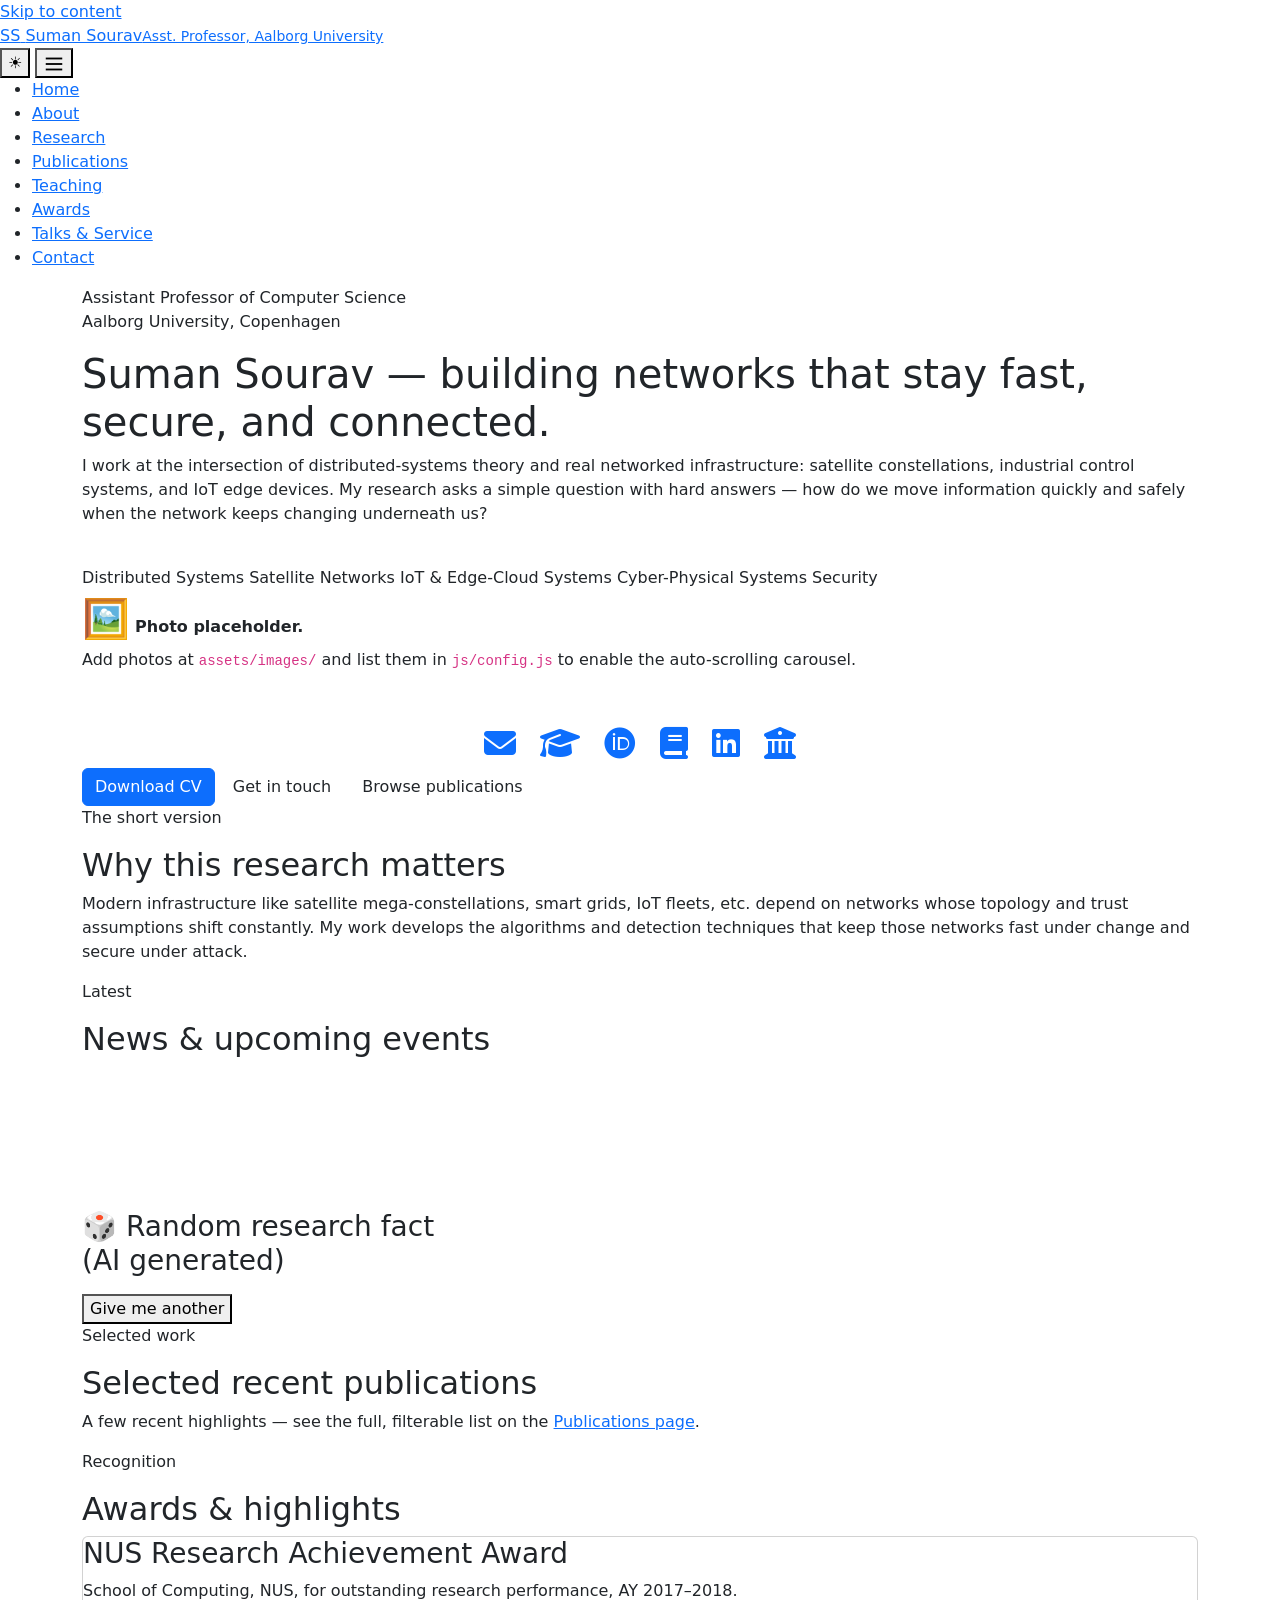
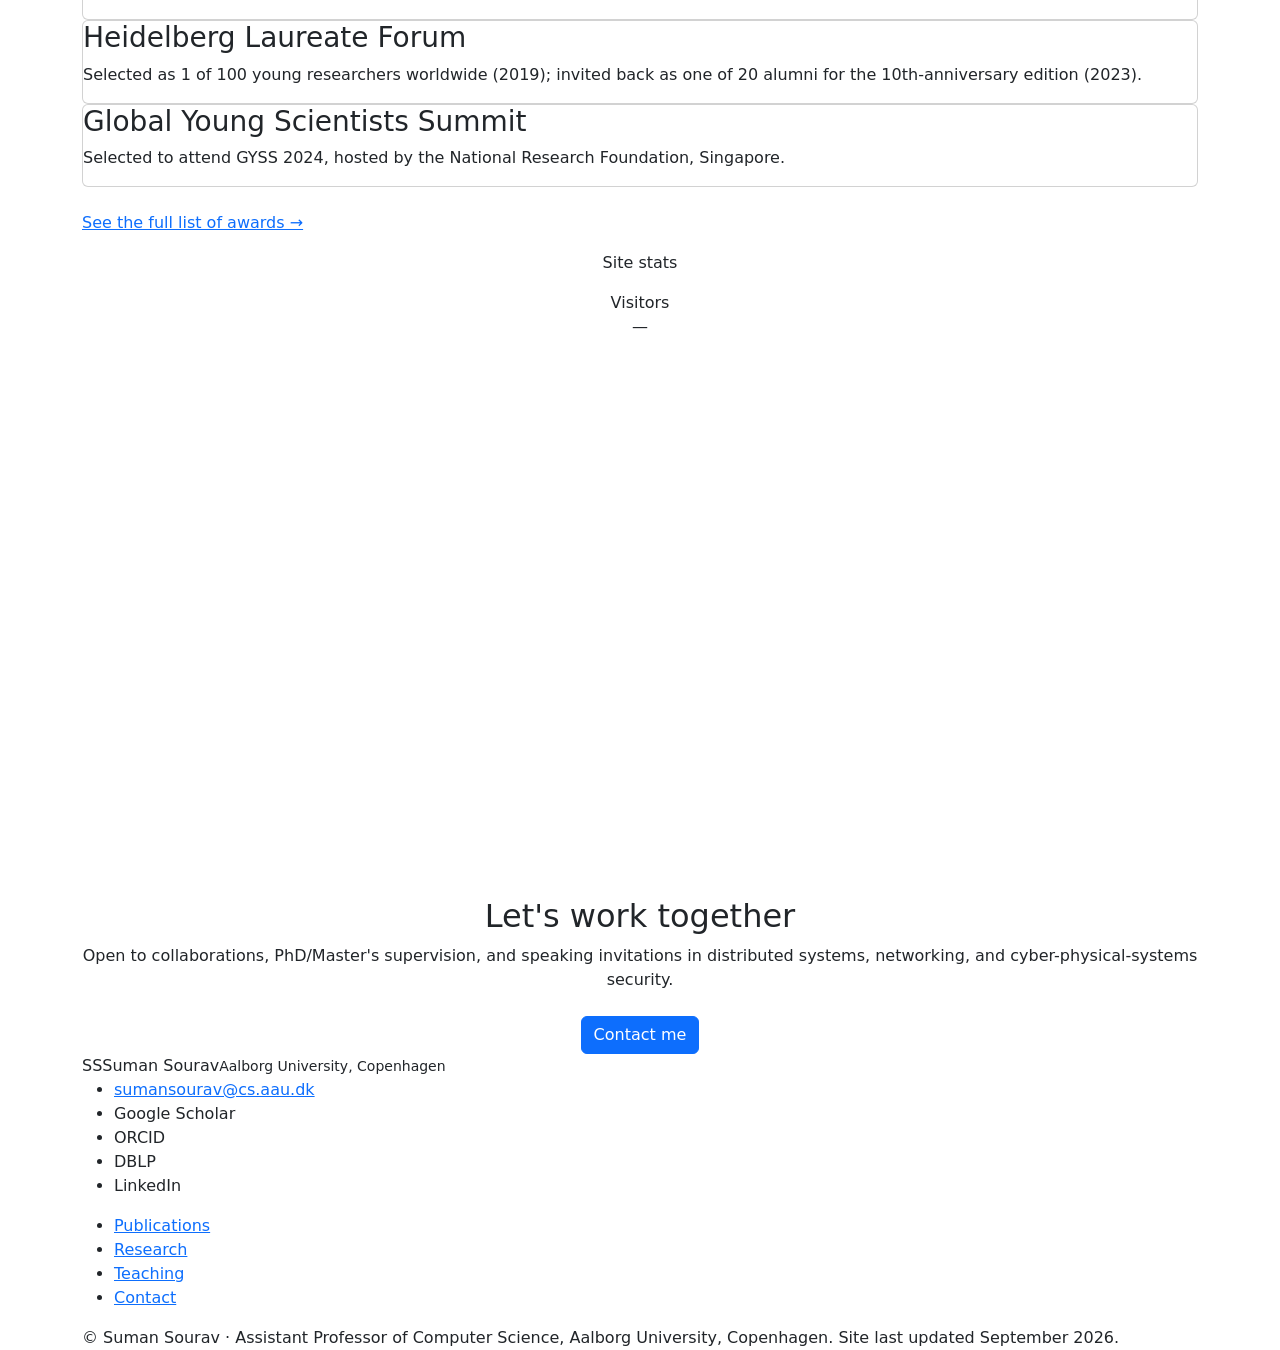
==== index.html @ d40285e2 "files added" ====
<!DOCTYPE html>
<html lang="en">
<head>
<meta charset="UTF-8">
<meta name="viewport" content="width=device-width, initial-scale=1.0">
<script>
/* Apply saved/system theme before first paint to avoid a flash. */
(function(){
  try{
    var saved = localStorage.getItem("theme");
    var theme = saved || (window.matchMedia("(prefers-color-scheme: dark)").matches ? "dark" : "light");
    document.documentElement.setAttribute("data-theme", theme);
  }catch(e){}
})();
</script>
<title>Suman Sourav — Assistant Professor of Computer Science, Aalborg University</title>
<meta name="description" content="Dr. Suman Sourav is an Assistant Professor of Computer Science at Aalborg University, Copenhagen, researching distributed systems, satellite networks, IoT, edge-cloud computing, and cyber-physical-systems security.">
<link rel="canonical" href="https://username.github.io/">
<meta name="robots" content="index, follow">
<meta name="author" content="Suman Sourav">

<!-- Open Graph -->
<meta property="og:type" content="website">
<meta property="og:title" content="Suman Sourav — Assistant Professor of Computer Science, Aalborg University">
<meta property="og:description" content="Dr. Suman Sourav is an Assistant Professor of Computer Science at Aalborg University, Copenhagen, researching distributed systems, satellite networks, IoT, edge-cloud computing, and cyber-physical-systems security.">
<meta property="og:url" content="https://username.github.io/">
<meta property="og:site_name" content="Suman Sourav">
<!-- [TO UPDATE] Add an og:image once you have a profile photo, e.g.: -->
<!-- <meta property="og:image" content="https://username.github.io/assets/images/suman-sourav-1.jpg"> -->

<!-- Twitter / X Card -->
<meta name="twitter:card" content="summary">
<meta name="twitter:title" content="Suman Sourav — Assistant Professor of Computer Science, Aalborg University">
<meta name="twitter:description" content="Dr. Suman Sourav is an Assistant Professor of Computer Science at Aalborg University, Copenhagen, researching distributed systems, satellite networks, IoT, edge-cloud computing, and cyber-physical-systems security.">


  <!-- Open Graph SEO -->
    <meta property="og:title" content="Suman Sourav - Academic Profile">
    <meta property="og:description" content="Assistant Professor at Aalborg University. Research: Distributed Dynamic Systems, Satellite Networks, IoT & CPS Security.">
    <meta property="og:type" content="website">

    <!-- Bootstrap 5 & FontAwesome -->

    <link href="https://cdn.jsdelivr.net/npm/bootstrap@5.3.0/dist/css/bootstrap.min.css" rel="stylesheet">
    <link href="https://cdnjs.cloudflare.com/ajax/libs/font-awesome/6.4.0/css/all.min.css" rel="stylesheet">


<link rel="icon" href="favicon.svg" type="image/svg+xml">
<link rel="preconnect" href="https://fonts.googleapis.com">
<link rel="preconnect" href="https://fonts.gstatic.com" crossorigin>
<link href="https://fonts.googleapis.com/css2?family=Fraunces:wght@500;600;700&family=Space+Grotesk:wght@400;500;600;700&display=swap" rel="stylesheet">
<link rel="stylesheet" href="css/style.css">
<script type="application/ld+json">
{
  "@context": "https://schema.org",
  "@type": "Person",
  "name": "Suman Sourav",
  "alternateName": "Dr. Suman Sourav",
  "jobTitle": "Assistant Professor of Computer Science",
  "worksFor": {
    "@type": "CollegeOrUniversity",
    "name": "Aalborg University",
    "address": "Copenhagen, Denmark"
  },
  "email": "mailto:sumansourav@cs.aau.dk",
  "url": "https://username.github.io/",
  "sameAs": []
}
</script>
<script type="application/ld+json">
{
  "@context": "https://schema.org",
  "@type": "ProfilePage",
  "dateModified": "2026-09-01",
  "mainEntity": {
    "@type": "Person",
    "name": "Suman Sourav",
    "jobTitle": "Assistant Professor of Computer Science",
    "worksFor": { "@type": "CollegeOrUniversity", "name": "Aalborg University" }
  }
}
</script>

</head>
<body>
<a class="skip-link" href="#main">Skip to content</a>
<header class="site-header">
  <div class="nav-wrap">
    <a class="brand" href="index.html">
      <span class="brand-mark" aria-hidden="true">SS</span>
      <span>Suman Sourav<small>Asst. Professor, Aalborg University</small></span>
    </a>
    <div class="nav-right">
      <button class="theme-toggle" id="theme-toggle" type="button" role="switch" aria-checked="true" aria-label="Switch to dark theme">
        <span class="knob" id="theme-toggle-knob" aria-hidden="true">☀️</span>
      </button>
      <button class="nav-toggle" aria-label="Toggle navigation menu" aria-expanded="true">
        <svg width="22" height="22" viewBox="0 0 24 24" fill="none" stroke="currentColor" stroke-width="2"><line x1="3" y1="6" x2="21" y2="6"/><line x1="3" y1="12" x2="21" y2="12"/><line x1="3" y1="18" x2="21" y2="18"/></svg>
      </button>
      <ul class="nav-links">
          <li><a href="index.html" aria-current="page">Home</a></li>
        <li><a href="about.html">About</a></li>
        <li><a href="research.html">Research</a></li>
        <li><a href="publications.html">Publications</a></li>
        <!-- <li><a href="projects.html">Projects</a></li> -->
        <li><a href="teaching.html">Teaching</a></li>
        <li><a href="awards.html">Awards</a></li>
        <li><a href="talks-service.html">Talks & Service</a></li>
        <li><a href="contact.html">Contact</a></li>
        <!-- <li><a class="nav-cta js-cv-link" href="#" download> Download CV </a></li>-->
      </ul>
    </div>
  </div>
</header>
<main id="main">

<section class="hero">
  <div class="container hero-grid">
    <div>
      <p class="eyebrow">Assistant Professor of Computer Science <br> Aalborg University, Copenhagen</p>
      <h1>Suman Sourav — building networks that stay fast, secure, and connected.</h1>
      <p class="lede">I work at the intersection of distributed-systems theory and real networked infrastructure: satellite constellations, industrial control systems, and IoT edge devices. My research asks a simple question with hard answers — how do we move information quickly and safely when the network keeps changing underneath us?</p>

       <br>
      <div class="hero-tags">
        <span class="tag tag-teal">Distributed Systems</span>
        <span class="tag tag-amber">Satellite Networks</span>
        <span class="tag tag-coral">IoT &amp; Edge-Cloud Systems</span>
        <span class="tag">Cyber-Physical Systems Security</span>
      </div>


    </div>
    <div>
      <div class="photo-carousel">
        <div class="fallback">
          <span style="font-size:2.4rem;">🖼️</span>
          <span><strong>Photo placeholder.</strong><br>Add photos at <code>assets/images/</code> and list them in <code>js/config.js</code> to enable the auto-scrolling carousel.</span>
        </div>
      </div>
      <br><br>
      <div class="d-flex justify-content-center gap-4 fs-2">
          <a href="mailto:sumansourav@cs.aau.dk" title="Email"><i class="fas fa-envelope"></i></a>
          <a href="https://scholar.google.com/citations?hl=en&user=xe4WnykAAAAJ&view_op=list_works&sortby=pubdate" target="_blank" title="Google Scholar"><i class="fas fa-graduation-cap"></i></a>
          <a href="https://orcid.org/my-orcid?orcid=0000-0001-6923-5762" target="_blank" title="ORCID"><i class="fab fa-orcid"></i></a>
          <a href="https://dblp.org/pid/190/7190.html" target="_blank" title="DBLP"><i class="fas fa-book"></i></a>
          <a href="https://www.linkedin.com/in/smnsourav/" target="_blank" title="LinkedIn"><i class="fab fa-linkedin"></i></a>
          <a href="https://vbn.aau.dk/en/persons/sumansourav/" target="_blank" title="University"><i class="fas fa-university"></i></a>
      </div>
      <div class="cta-row">
        <a class="btn btn-primary js-cv-link" href="#" download>Download CV</a>
        <a class="btn btn-outline" href="contact.html">Get in touch</a>
        <a class="btn btn-ghost" href="publications.html">Browse publications</a>
      </div>
    </div>

  </div>
</section>

<section aria-labelledby="story-heading">
  <div class="container">
    <div class="section-head">
      <p class="eyebrow">The short version</p>
      <h2 id="story-heading">Why this research matters</h2>
      <p class="lede">Modern infrastructure like satellite mega-constellations, smart grids, IoT fleets, etc. depend on networks whose topology and trust assumptions shift constantly. My work develops the algorithms and detection techniques that keep those networks fast under change and secure under attack.</p>
    </div>
    <!--  <div class="grid grid-3">
      <div class="card">
        <div class="card-icon" aria-hidden="true">🕸️</div>
        <h3>What I research</h3>
        <p class="muted">Distributed algorithms, satellite &amp; time-varying network routing, industrial-control-system security, and edge-IoT machine learning.</p>
      </div>
      <div class="card">
        <div class="card-icon" aria-hidden="true">🏆</div>
        <h3>What I've achieved</h3>
        <p class="muted">NUS Research Achievement Award, Heidelberg Laureate Forum alumnus, publications in IEEE TPDS, TMC, TIFS, TSG, Algorithmica, and JCSS.</p>
      </div>
      <div class="card">
        <div class="card-icon" aria-hidden="true">🎓</div>
        <h3>What I'm doing now</h3>
        <p class="muted">Teaching Distributed Systems and Cyber-Physical Systems at Aalborg University, and supervising Master's and Bachelor's thesis students.</p>
      </div>
    </div> -->
  </div>
</section>



<section class="section-alt" aria-labelledby="news-heading">
  <div class="container two-col">
    <div>
      <p class="eyebrow">Latest</p>
      <h2 id="news-heading">News &amp; upcoming events</h2>
      <div id="news-list"></div>
    </div>
    <div>
      <br><br><br><br><br><br>
      <div class="trivia-card">
        <h3>🎲 Random research fact</br>(AI generated)</h3>
        <p class="trivia-text" id="trivia-text"></p>
        <button class="trivia-btn" id="trivia-btn" type="button">Give me another</button>
      </div>
    </div>
  </div>
</section>


<section  aria-labelledby="pubs-heading">
  <div class="container">
    <div class="section-head">
      <p class="eyebrow">Selected work</p>
      <h2 id="pubs-heading">Selected recent publications</h2>
      <p class="lede">A few recent highlights — see the full, filterable list on the <a href="publications.html">Publications page</a>.</p>
    </div>
    <div class="grid grid-2" id="home-pub-list"></div>
  </div>
</section>

<section class="section-alt" aria-labelledby="awards-heading">
  <div class="container">
    <div class="section-head">
      <p class="eyebrow">Recognition</p>
      <h2 id="awards-heading">Awards &amp; highlights</h2>
    </div>
    <div class="grid grid-3">
      <div class="card"><h3>NUS Research Achievement Award</h3><p class="muted">School of Computing, NUS, for outstanding research performance, AY 2017–2018.</p></div>
      <div class="card"><h3>Heidelberg Laureate Forum</h3><p class="muted">Selected as 1 of 100 young researchers worldwide (2019); invited back as one of 20 alumni for the 10th-anniversary edition (2023).</p></div>
      <div class="card"><h3>Global Young Scientists Summit</h3><p class="muted">Selected to attend GYSS 2024, hosted by the National Research Foundation, Singapore.</p></div>
    </div>
    <p style="margin-top:1.5rem;"><a href="awards.html">See the full list of awards →</a></p>
  </div>
</section>

<section aria-labelledby="visitors-heading">
  <div class="container" >
    <p class="eyebrow" id="visitors-heading" style="text-align:center;">Site stats</p>
    <div class="visitor-widget" style="text-align:center;">
      <div style="text-align:center;">
        <div class="visitor-count-label" style="text-align:center;">Visitors</div>
        <div class="visitor-count-value" id="visitor-count-value" style="text-align:center;">—</div>
        <!--<p class="muted" style="font-size:.78rem;margin:.3rem 0 0;" id="visitor-note">Privacy-friendly counter via GoatCounter — no cookies, no IP storage.</p> -->
      </div>
      <svg class="visitor-map" viewBox="0 0 120 60" fill="none" aria-hidden="true" style="text-align:center;">
        <rect width="120" height="60" rx="8" fill="var(--paper-alt)"/>
        <g fill="var(--chalk-teal)" opacity="0.55">
          <circle cx="20" cy="24" r="3"/><circle cx="55" cy="18" r="2"/><circle cx="70" cy="30" r="4"/>
          <circle cx="90" cy="22" r="2"/><circle cx="35" cy="40" r="2"/><circle cx="100" cy="40" r="3"/>
        </g>
      </svg>
    </div>
  </div>
</section>

<section class="section-alt" aria-labelledby="collab-heading">
  <div class="container" style="text-align:center;">
    <h2 id="collab-heading">Let's work together</h2>
    <p class="lede" style="margin:0 auto 1.5rem;">Open to collaborations, PhD/Master's supervision, and speaking invitations in distributed systems, networking, and cyber-physical-systems security.</p>
    <div class="cta-row" style="justify-content:center;">
      <a class="btn btn-primary" href="contact.html">Contact me</a>
    </div>
  </div>
</section>

</main>
<footer class="site-footer">
  <div class="container footer-grid">
    <div>
      <div class="brand"><span class="brand-mark" aria-hidden="true">SS</span><span>Suman Sourav<small>Aalborg University, Copenhagen</small></span></div>
      <ul class="footer-links">
        <li><a class="js-email" href="mailto:sumansourav@cs.aau.dk">sumansourav@cs.aau.dk</a></li>
        <li><a data-social="scholar" target="_blank" rel="noopener">Google Scholar</a></li>
        <li><a data-social="orcid" target="_blank" rel="noopener">ORCID</a></li>
        <li><a data-social="dblp" target="_blank" rel="noopener">DBLP</a></li>
        <li><a data-social="linkedin" target="_blank" rel="noopener">LinkedIn</a></li>
      </ul>
    </div>
    <div>
      <ul class="footer-links">
        <li><a href="publications.html">Publications</a></li>
        <li><a href="research.html">Research</a></li>
        <li><a href="teaching.html">Teaching</a></li>
        <li><a href="contact.html">Contact</a></li>
      </ul>
    </div>
  </div>
  <div class="container footer-note">
    &copy; <span class="js-year"></span> Suman Sourav · Assistant Professor of Computer Science, Aalborg University, Copenhagen. Site last updated September 2026.
  </div>
</footer>
<script src="js/config.js"></script>
<script src="js/research-data.js"></script>
<script src="js/publications-data.js"></script>
<script src="js/projects-data.js"></script>
<script src="js/news-data.js"></script>
<script src="js/trivia-data.js"></script>
<script src="js/main.js"></script>
</body>
</html>
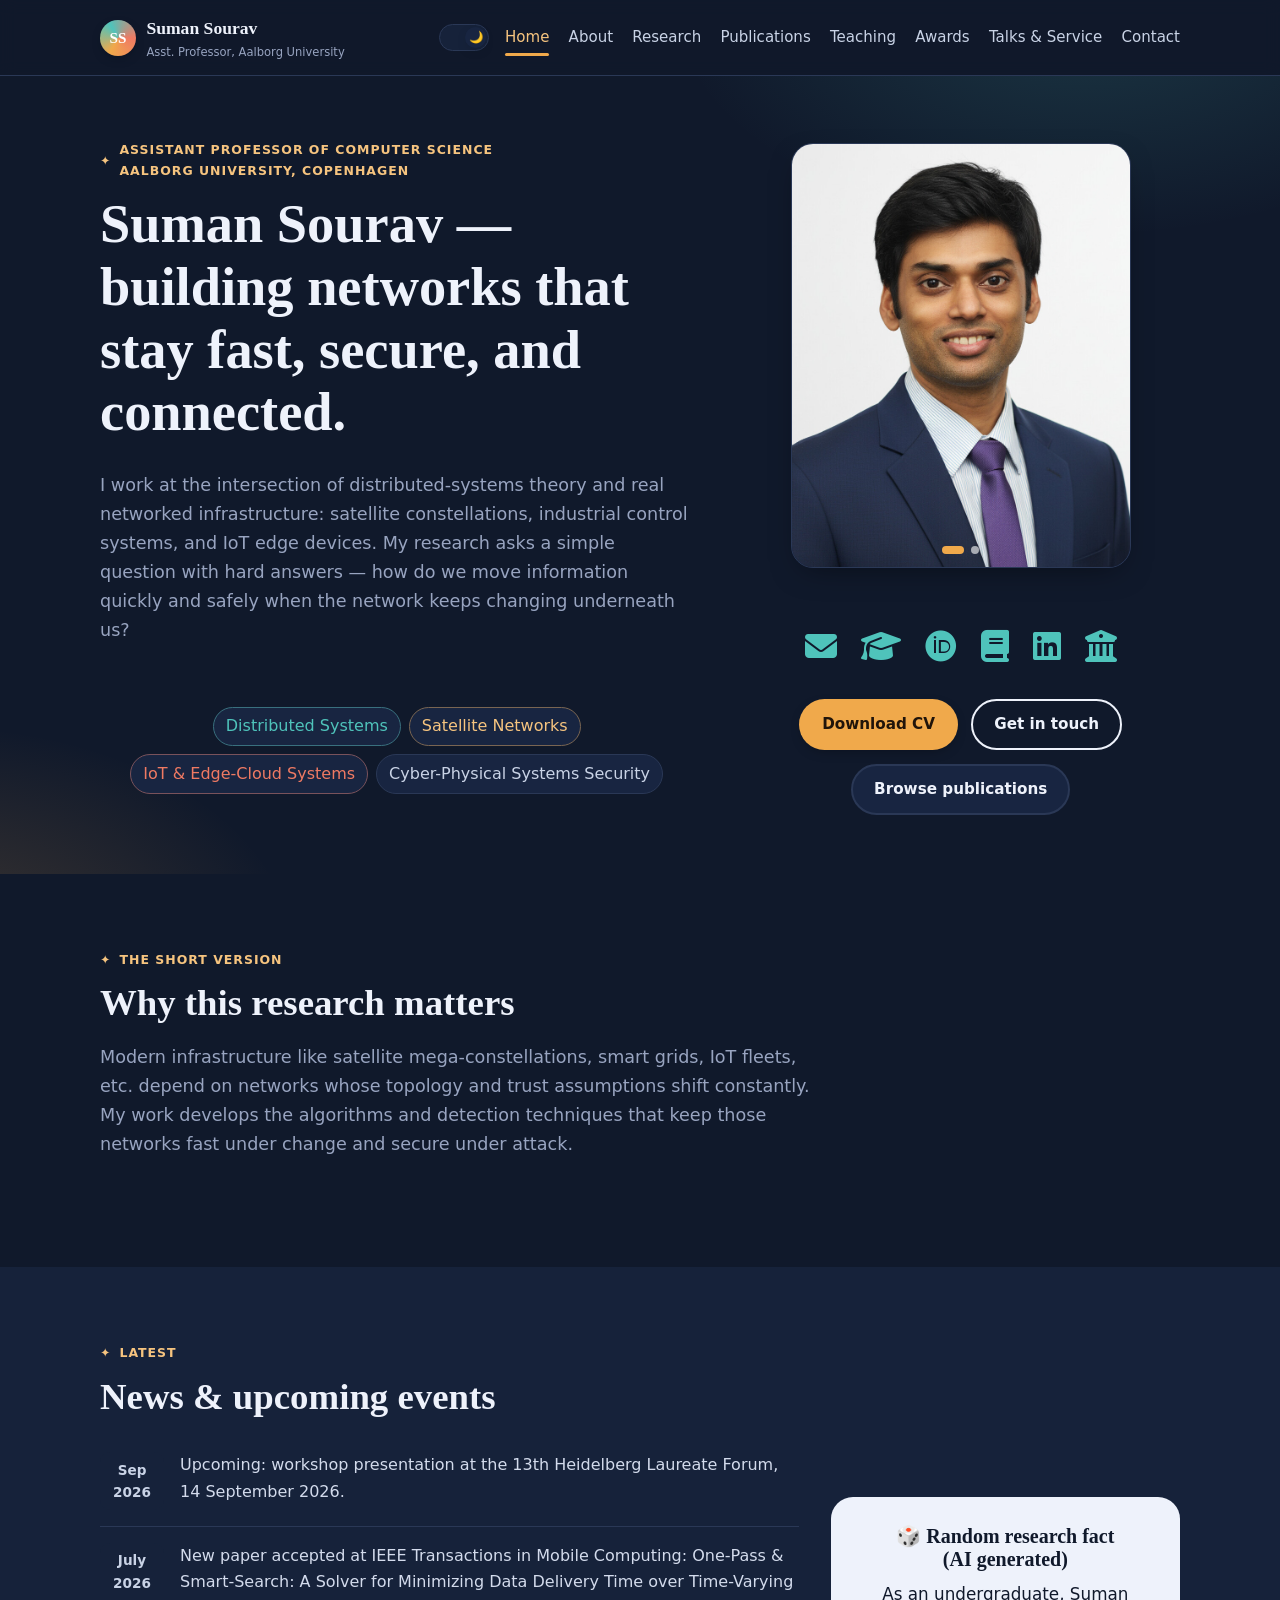
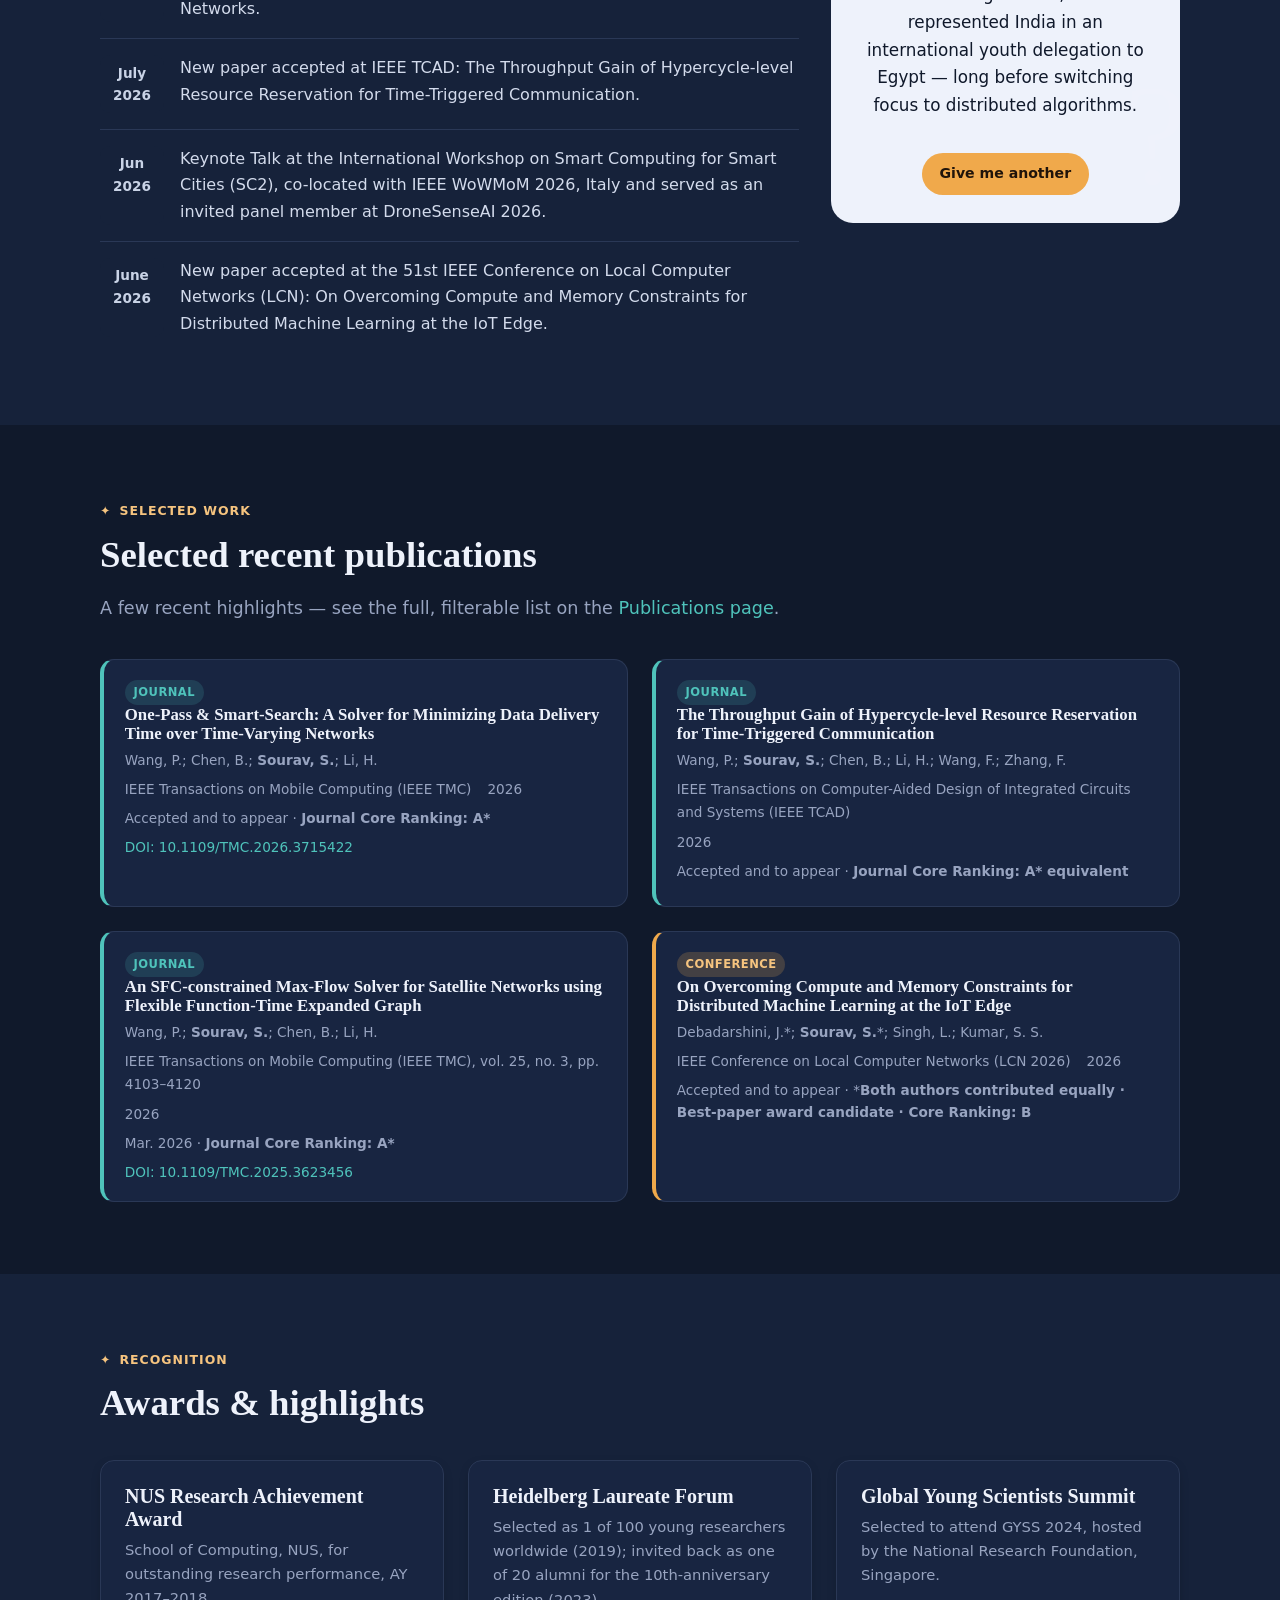
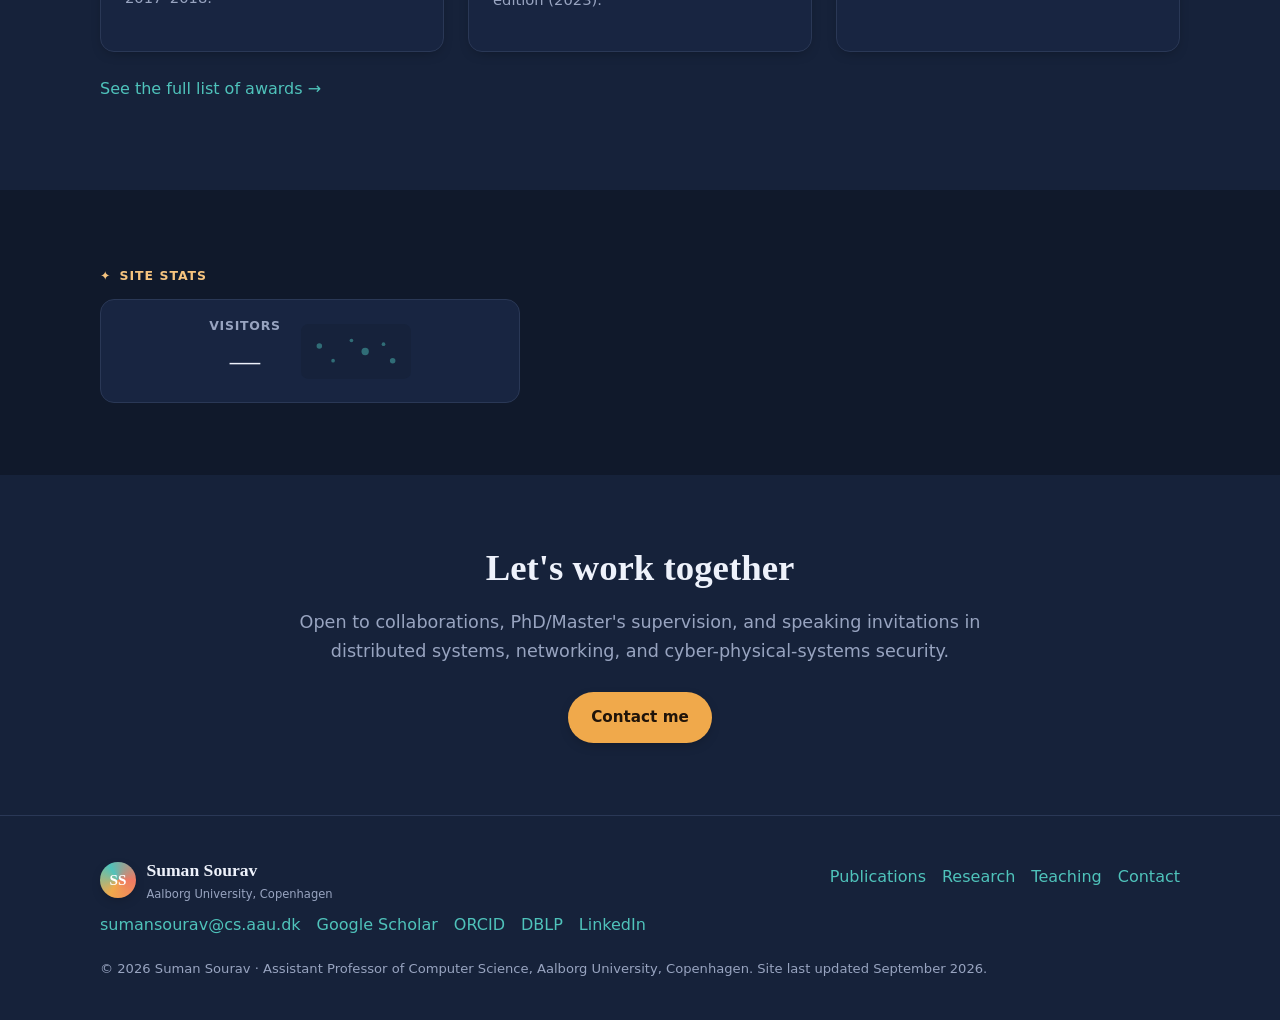
==== commit 76728357: "Add files via upload" ====
--- a/index.html
+++ b/index.html
@@ -8,7 +8,8 @@
 (function(){
   try{
     var saved = localStorage.getItem("theme");
-    var theme = saved || (window.matchMedia("(prefers-color-scheme: dark)").matches ? "dark" : "light");
+    <!-- var theme = saved || (window.matchMedia("(prefers-color-scheme: dark)").matches ? "dark" : "light"); -->
+    var theme = saved || "dark";
     document.documentElement.setAttribute("data-theme", theme);
   }catch(e){}
 })();
--- a/css/style.css
+++ b/css/style.css
@@ -0,0 +1,364 @@
+/* =========================================================================
+   Suman Sourav — Academic Site Stylesheet
+   Theme: "Fun Academic" — a warm, playful spin on a serious research profile.
+   Palette: deep chalkboard navy + warm amber chalk + soft paper cream.
+   Edit CSS custom properties below to retheme the whole site in one place.
+   ========================================================================= */
+
+:root{
+  /* ---- Color tokens: LIGHT theme (edit here to re-theme everything) ---- */
+  --ink:            #1c212e;   /* near-black cool slate - headings, nav */
+  --ink-soft:       #3a4150;
+  --paper:          #f3f4f6;   /* cool grey paper background */
+  --paper-alt:      #e7e9ed;   /* slightly deeper grey for alt sections */
+  --card:           #ffffff;
+  --chalk-amber:    #c9791e;   /* primary accent - CTAs, highlights */
+  --chalk-amber-dark:#a15f11;
+  --chalk-teal:     #16786f;   /* secondary accent - links, tags */
+  --chalk-coral:    #c9432c;   /* tertiary accent - badges */
+  --line:           #d7dae0;
+  --text-body:      #333a49;
+  --text-muted:     #5a6170;
+  --shadow: 0 10px 30px -12px rgba(20,24,32,0.18);
+  --shadow-sm: 0 4px 14px -6px rgba(20,24,32,0.14);
+  --radius: 14px;
+  --radius-lg: 22px;
+  --max-w: 1120px;
+  --font-display: "Fraunces", Georgia, "Times New Roman", serif;
+  --font-body: "Space Grotesk", "Inter", system-ui, -apple-system, sans-serif;
+}
+
+/* ---- Color tokens: DARK theme ----
+   Applied via [data-theme="dark"] on <html>, set by the theme toggle
+   in js/main.js (persisted in localStorage) so every page can be
+   switched independently of the visitor's system setting. */
+:root[data-theme="dark"]{
+  --ink:            #eef2fb;
+  --ink-soft:       #c9d3e6;
+  --paper:          #10192b;
+  --paper-alt:      #16223a;
+  --card:           #182541;
+  --chalk-amber:    #f0a94b;
+  --chalk-amber-dark:#f6c47f;
+  --chalk-teal:     #4fc3bb;
+  --chalk-coral:    #ef7a63;
+  --line:           #2a3856;
+  --text-body:      #d3dbec;
+  --text-muted:     #98a4c0;
+  --shadow: 0 10px 30px -12px rgba(0,0,0,0.5);
+  --shadow-sm: 0 4px 14px -6px rgba(0,0,0,0.45);
+}
+
+*,*::before,*::after{ box-sizing:border-box; }
+html{ scroll-behavior:smooth; }
+@media (prefers-reduced-motion: reduce){
+  html{ scroll-behavior:auto; }
+  *,*::before,*::after{ animation-duration:0.001ms !important; animation-iteration-count:1 !important; transition-duration:0.001ms !important; scroll-behavior:auto !important; }
+}
+
+body{
+  margin:0;
+  background:var(--paper);
+  color:var(--text-body);
+  font-family:var(--font-body);
+  font-size:1rem;
+  line-height:1.65;
+  -webkit-font-smoothing:antialiased;
+}
+
+img{ max-width:100%; display:block; }
+a{ color:var(--chalk-teal); text-decoration:none; }
+a:hover{ text-decoration:underline; }
+h1,h2,h3,h4{ font-family:var(--font-display); color:var(--ink); line-height:1.15; margin:0 0 .5em; }
+h1{ font-size:clamp(2.1rem,4.5vw,3.4rem); font-weight:600; }
+h2{ font-size:clamp(1.6rem,3vw,2.3rem); font-weight:600; }
+h3{ font-size:1.25rem; font-weight:600; }
+p{ margin:0 0 1em; }
+.container{ max-width:var(--max-w); margin:0 auto; padding:0 1.25rem; }
+section{ padding:4.5rem 0; }
+.section-alt{ background:var(--paper-alt); }
+.eyebrow{
+  display:inline-flex; align-items:center; gap:.5rem;
+  font-size:.78rem; letter-spacing:.08em; text-transform:uppercase;
+  color:var(--chalk-amber-dark); font-weight:700; margin-bottom:.75rem;
+}
+.eyebrow::before{ content:"✦"; }
+.lede{ font-size:1.1rem; color:var(--text-muted); max-width:64ch; }
+
+/* Skip link */
+.skip-link{
+  position:absolute; left:-999px; top:0; background:var(--ink); color:#fff;
+  padding:.6rem 1rem; z-index:200; border-radius:0 0 8px 0;
+}
+.skip-link:focus{ left:0; }
+
+/* Focus states */
+a:focus-visible, button:focus-visible, input:focus-visible, [tabindex]:focus-visible{
+  outline:3px solid var(--chalk-amber); outline-offset:2px; border-radius:4px;
+}
+
+/* ---------------- Header / Nav ---------------- */
+.site-header{
+  position:sticky; top:0; z-index:100;
+  background:color-mix(in srgb, var(--paper) 88%, transparent); backdrop-filter:blur(8px);
+  border-bottom:1px solid var(--line);
+}
+.nav-wrap{
+  max-width:var(--max-w); margin:0 auto; padding:.85rem 1.25rem;
+  display:flex; align-items:center; justify-content:space-between; gap:1rem;
+}
+.nav-right{ display:flex; align-items:center; gap:1rem; flex-shrink:0; }
+.brand{ display:flex; align-items:center; gap:.65rem; font-family:var(--font-display); font-weight:600; font-size:1.1rem; color:var(--ink); }
+.brand-mark{
+  width:36px;height:36px;border-radius:50%;
+  background:conic-gradient(from 210deg, var(--chalk-amber), var(--chalk-teal), var(--chalk-coral), var(--chalk-amber));
+  display:flex;align-items:center;justify-content:center;color:#fff;font-weight:700;font-size:.95rem;
+  box-shadow: var(--shadow-sm);
+}
+.brand small{ display:block; font-family:var(--font-body); font-weight:400; font-size:.72rem; color:var(--text-muted); }
+
+.nav-links{ display:flex; align-items:center; flex-wrap:nowrap; gap:1.2rem; list-style:none; margin:0; padding:0; }
+.nav-links li{ flex:0 0 auto; }
+.nav-links a{
+  color:var(--ink-soft); font-weight:500; font-size:.94rem; position:relative; padding:.25rem 0;
+  white-space:nowrap;
+}
+.nav-links a:hover{ text-decoration:none; color:var(--chalk-amber-dark); }
+.nav-links a[aria-current="page"]{ color:var(--chalk-amber-dark); }
+.nav-links a[aria-current="page"]::after{
+  content:""; position:absolute; left:0; right:0; bottom:-6px; height:3px; border-radius:3px;
+  background:var(--chalk-amber);
+}
+.nav-cta{
+  background:var(--ink); color:#fff !important; padding:.5rem 1rem; border-radius:999px; font-size:.85rem !important;
+  white-space:nowrap; flex-shrink:1; display:inline-block;
+}
+.nav-cta:hover{ background:var(--chalk-amber-dark); text-decoration:none; }
+
+/* Theme toggle switch */
+.theme-toggle{
+  position:relative; width:50px; height:27px; border-radius:999px; flex:0 0 auto;
+  border:1px solid var(--line); background:var(--paper-alt); cursor:pointer; padding:0;
+}
+.theme-toggle .knob{
+  position:absolute; top:2px; left:2px; width:21px; height:21px; border-radius:50%;
+  background:var(--card); box-shadow:var(--shadow-sm); display:flex; align-items:center; justify-content:center;
+  font-size:.72rem; line-height:1; transition:transform .25s ease; transform:translateX(0);
+}
+:root[data-theme="dark"] .theme-toggle .knob{ transform:translateX(23px); }
+
+.nav-toggle{
+  display:none; background:none; border:2px solid var(--line); border-radius:8px; padding:.4rem .6rem; cursor:pointer;
+  flex:0 0 auto;
+}
+.nav-toggle svg{ display:block; }
+
+@media (max-width: 980px){
+  .nav-links{
+    position:fixed; inset:64px 0 0 0; background:var(--paper); flex-direction:column; align-items:flex-start;
+    flex-wrap:wrap;
+    padding:1.5rem 1.25rem; gap:1.1rem; transform:translateX(100%); transition:transform .25s ease;
+    overflow-y:auto; border-top:1px solid var(--line);
+  }
+  .nav-links.open{ transform:translateX(0); }
+  .nav-links li{ width:100%; }
+  .nav-links a{ font-size:1.05rem; width:100%; white-space:normal; }
+  .nav-toggle{ display:flex; }
+}
+
+/* ---------------- Hero ---------------- */
+.hero{
+  position:relative; overflow:hidden;
+  padding:4rem 0 3.5rem;
+  background:
+    radial-gradient(700px 400px at 85% -10%, color-mix(in srgb, var(--chalk-teal) 18%, transparent), transparent 60%),
+    radial-gradient(600px 380px at -5% 110%, color-mix(in srgb, var(--chalk-amber) 20%, transparent), transparent 60%);
+}
+.hero-grid{
+  display:grid; grid-template-columns:1.15fr .85fr; gap:3rem; align-items:center;
+}
+@media (max-width: 880px){ .hero-grid{ grid-template-columns:1fr; gap:2.25rem; } }
+
+.hero-tags{ display:flex; flex-wrap:wrap; justify-content: center;
+    align-items: center; gap:.5rem; margin:1.1rem 0 1.5rem; }
+.tag{
+  background:var(--card); border:1px solid var(--line); color:var(--ink-soft);
+  font-size:1rem; padding:.35rem .75rem; border-radius:999px; font-weight:500;
+}
+.tag.tag-teal{ color:var(--chalk-teal); border-color:color-mix(in srgb, var(--chalk-teal) 40%, var(--line)); }
+.tag.tag-amber{ color:var(--chalk-amber-dark); border-color:color-mix(in srgb, var(--chalk-amber) 40%, var(--line)); }
+.tag.tag-coral{ color:var(--chalk-coral); border-color:color-mix(in srgb, var(--chalk-coral) 40%, var(--line)); }
+
+.cta-row{ display:flex; flex-wrap:wrap; justify-content: center;
+    align-items: center; gap:.85rem; margin-top:1.6rem; }
+.btn{
+  display:inline-flex; align-items:center; gap:.5rem; padding:.75rem 1.3rem; border-radius:999px;
+  font-weight:600; font-size:.95rem; border:2px solid transparent; cursor:pointer; transition:transform .15s ease, box-shadow .15s ease;
+}
+.btn:hover{ transform:translateY(-2px); text-decoration:none; }
+.btn-primary{ background:var(--chalk-amber); color:#20140a; box-shadow:var(--shadow-sm); }
+.btn-primary:hover{ box-shadow:var(--shadow); }
+.btn-outline{ background:transparent; border-color:var(--ink); color:var(--ink); }
+.btn-outline:hover{ background:var(--ink); color:#fff; }
+.btn-ghost{ background:var(--card); border-color:var(--line); color:var(--ink); }
+
+/* Photo carousel */
+.photo-carousel{
+  position:relative; border-radius:var(--radius-lg); overflow:hidden; box-shadow:var(--shadow);
+  aspect-ratio:4/5; background:var(--card); border:1px solid var(--line);
+  max-width:340px; margin:0 auto;
+}
+.photo-carousel img{
+  position:absolute; inset:0; width:100%; height:100%; object-fit:cover;
+  opacity:0; transition:opacity .8s ease;
+}
+.photo-carousel img.active{ opacity:1; }
+.photo-carousel .fallback{
+  position:absolute; inset:0; display:flex; align-items:center; justify-content:center; flex-direction:column;
+  gap:.5rem; color:var(--text-muted); text-align:center; padding:1.5rem; font-size:.85rem;
+}
+.photo-dots{ position:absolute; bottom:.85rem; left:0; right:0; display:flex; justify-content:center; gap:.4rem; }
+.photo-dots button{
+  width:8px;height:8px;border-radius:50%;border:none;background:rgba(255,255,255,.6);cursor:pointer;padding:0;
+}
+.photo-dots button[aria-current="true"]{ background:var(--chalk-amber); width:22px; border-radius:6px; }
+
+/* ---------------- Cards & grids ---------------- */
+.grid{ display:grid; gap:1.5rem; }
+.grid-2{ grid-template-columns:repeat(2,1fr); }
+.grid-3{ grid-template-columns:repeat(3,1fr); }
+.grid-4{ grid-template-columns:repeat(4,1fr); }
+@media (max-width:920px){ .grid-3,.grid-4{ grid-template-columns:repeat(2,1fr); } }
+@media (max-width:620px){ .grid-2,.grid-3,.grid-4{ grid-template-columns:1fr; } }
+
+.card{
+  background:var(--card); border:1px solid var(--line); border-radius:var(--radius);
+  padding:1.5rem; box-shadow:var(--shadow-sm); transition:transform .2s ease, box-shadow .2s ease;
+}
+.card:hover{ transform:translateY(-4px); box-shadow:var(--shadow); }
+.card h3{ margin-bottom:.4rem; }
+.card .muted{ color:var(--text-muted); font-size:.92rem; }
+.card-icon{
+  width:46px;height:46px;border-radius:12px;display:flex;align-items:center;justify-content:center;
+  background:color-mix(in srgb, var(--chalk-teal) 14%, transparent); color:var(--chalk-teal); margin-bottom:.9rem; font-size:1.3rem;
+}
+
+/* Section header */
+.section-head{ max-width:70ch; margin-bottom:2.25rem; }
+
+/* Publications */
+.pub-toolbar{
+  display:flex; flex-wrap:wrap; gap:.75rem; align-items:center; margin-bottom:2rem;
+  background:var(--card); border:1px solid var(--line); border-radius:var(--radius); padding:1rem 1.1rem;
+}
+.pub-toolbar input[type="search"]{
+  flex:1 1 220px; padding:.6rem .9rem; border-radius:999px; border:1px solid var(--line); background:var(--paper); color:var(--text-body);
+  font-family:inherit; font-size:.92rem;
+}
+.pub-toolbar select{
+  padding:.6rem .9rem; border-radius:999px; border:1px solid var(--line); background:var(--paper); color:var(--text-body); font-family:inherit; font-size:.92rem;
+}
+.pub-count{ font-size:.85rem; color:var(--text-muted); margin-bottom:1rem; }
+.pub-list{ display:flex; flex-direction:column; gap:1rem; }
+.pub-item{
+  background:var(--card); border:1px solid var(--line); border-left:4px solid var(--chalk-teal);
+  border-radius:var(--radius); padding:1.1rem 1.3rem;
+}
+.pub-item.type-conference{ border-left-color:var(--chalk-amber); }
+.pub-item.type-chapter{ border-left-color:var(--chalk-coral); }
+.pub-item h3{ font-size:1.05rem; margin-bottom:.35rem; }
+.pub-meta{ font-size:.85rem; color:var(--text-muted); display:flex; flex-wrap:wrap; gap:.5rem 1rem; margin-bottom:.4rem; }
+.pub-badge{
+  display:inline-block; font-size:.72rem; font-weight:700; letter-spacing:.04em; text-transform:uppercase;
+  padding:.2rem .55rem; border-radius:999px; background:color-mix(in srgb, var(--chalk-teal) 16%, transparent); color:var(--chalk-teal);
+}
+.pub-item.type-conference .pub-badge{ background:color-mix(in srgb, var(--chalk-amber) 20%, transparent); color:var(--chalk-amber-dark); }
+.pub-item.type-chapter .pub-badge{ background:color-mix(in srgb, var(--chalk-coral) 18%, transparent); color:var(--chalk-coral); }
+.pub-links{ display:flex; gap:1rem; font-size:.85rem; margin-top:.4rem; }
+.pub-empty{ text-align:center; color:var(--text-muted); padding:2rem 0; }
+
+/* Timeline (awards / experience) */
+.timeline{ position:relative; margin-left:1rem; padding-left:1.75rem; border-left:2px dashed var(--line); }
+.timeline-item{ position:relative; padding-bottom:2rem; }
+.timeline-item:last-child{ padding-bottom:0; }
+.timeline-item::before{
+  content:""; position:absolute; left:-2.05rem; top:.3rem; width:14px;height:14px;border-radius:50%;
+  background:var(--chalk-amber); border:3px solid var(--paper);
+}
+.timeline-item .when{ font-size:.82rem; color:var(--chalk-teal); font-weight:700; text-transform:uppercase; letter-spacing:.04em; }
+
+/* News list */
+.news-item{ display:flex; gap:1rem; padding:1rem 0; border-bottom:1px solid var(--line); }
+.news-item:last-child{ border-bottom:none; }
+.news-date{
+  flex:0 0 auto; width:64px; text-align:center; background:var(--paper-alt); border-radius:10px; padding:.4rem .3rem; color:var(--ink-soft); font-weight:700; font-size:.85rem;
+}
+
+/* Trivia widget */
+.trivia-card{
+  background:var(--ink); color:var(--paper); border-radius:var(--radius-lg); padding:1.75rem;
+  position:relative; overflow:hidden; text-align:center;
+  max-width:440px; margin:0 auto; display:flex; flex-direction:column; align-items:center;
+}
+.trivia-card::after{
+  content:"?"; position:absolute; right:-.5rem; bottom:-2rem; font-family:var(--font-display); font-size:9rem;
+  color:rgba(255,255,255,.06);
+}
+.trivia-card h3{ color:var(--paper); }
+.trivia-text{ min-height:3.2em; font-size:1.05rem; max-width:34ch; }
+.trivia-btn{
+  margin-top:1rem; background:var(--chalk-amber); color:#20140a; border:none; padding:.6rem 1.1rem; border-radius:999px;
+  font-weight:700; cursor:pointer; font-size:.88rem; align-self:center;
+}
+.trivia-btn:hover{ background:var(--chalk-amber-dark); }
+
+/* Visitor widget */
+.visitor-widget{
+  display:flex; align-items:center; gap:1.25rem; background:var(--card); border:1px solid var(--line); justify-content: center;
+    align-items: center;
+  border-radius:var(--radius); padding:1rem 1.3rem; max-width:420px;
+}
+.visitor-count-label{ font-size:.78rem; text-transform:uppercase; letter-spacing:.06em; color:var(--text-muted); font-weight:700; }
+.visitor-count-value{ font-family:var(--font-display); font-size:1.9rem; color:var(--ink); }
+.visitor-map{ flex:0 0 auto; width:110px; opacity:.85; }
+
+/* Contact */
+.contact-grid{ display:grid; grid-template-columns:1fr 1fr; gap:2rem; }
+@media (max-width:780px){ .contact-grid{ grid-template-columns:1fr; } }
+.contact-form{ display:flex; flex-direction:column; gap:.9rem; }
+.contact-form label{ font-size:.85rem; font-weight:600; color:var(--ink-soft); }
+.contact-form input, .contact-form textarea{
+  padding:.7rem .9rem; border-radius:10px; border:1px solid var(--line); background:var(--card); color:var(--text-body);
+  font-family:inherit; font-size:.95rem;
+}
+.contact-form textarea{ min-height:120px; resize:vertical; }
+
+/* Footer */
+.site-footer{ border-top:1px solid var(--line); padding:2.5rem 0; background:var(--paper-alt); }
+.footer-grid{ display:flex; flex-wrap:wrap; justify-content:space-between; gap:1.5rem; }
+.footer-links{ display:flex; flex-wrap:wrap; gap:1rem; list-style:none; margin:.5rem 0 0; padding:0; }
+.footer-note{ font-size:.82rem; color:var(--text-muted); margin-top:1.25rem; }
+
+.placeholder-note{
+  background:color-mix(in srgb, var(--chalk-coral) 12%, transparent); border:1px dashed var(--chalk-coral);
+  color:var(--chalk-coral); border-radius:10px; padding:.6rem .9rem; font-size:.85rem; margin:1rem 0;
+}
+
+/* Page hero (inner pages) */
+.page-hero{ padding:3rem 0 2.5rem; }
+.breadcrumb{ font-size:.85rem; color:var(--text-muted); margin-bottom:.5rem; }
+
+.text-content h2{ margin-top:2rem; }
+.text-content ul{ padding-left:1.2rem; }
+.text-content li{ margin-bottom:.4rem; }
+
+.filter-chip-row{ display:flex; flex-wrap:wrap; gap:.5rem; }
+.chip{
+  border:1px solid var(--line); background:var(--card); border-radius:999px; padding:.35rem .8rem; font-size:.85rem; cursor:pointer;
+}
+.chip[aria-pressed="true"]{ background:var(--ink); color:#fff; border-color:var(--ink); }
+
+.two-col{ display:grid; grid-template-columns:2fr 1fr; gap:2rem; }
+@media (max-width:880px){ .two-col{ grid-template-columns:1fr; } }
+
+.badge-inline{ font-size:.75rem; background:var(--paper-alt); border-radius:6px; padding:.1rem .45rem; color:var(--text-muted); margin-left:.4rem; }
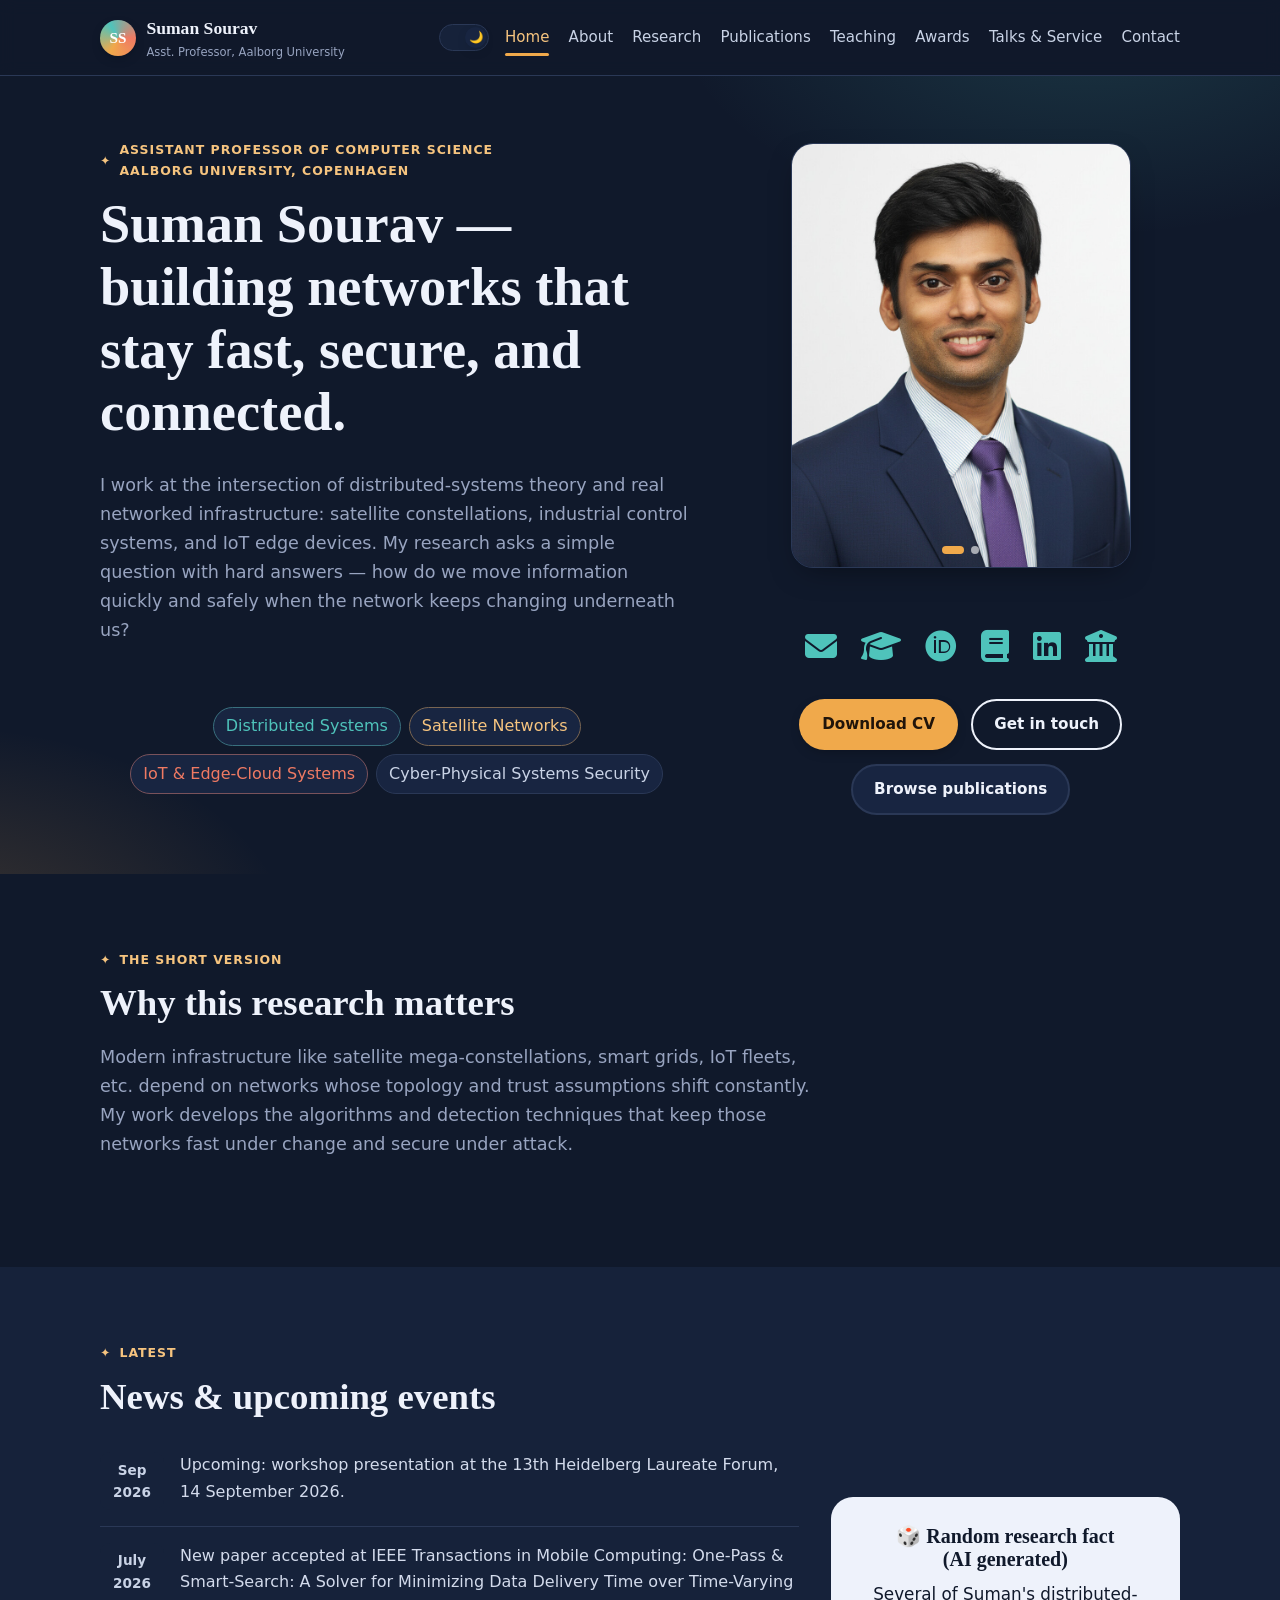
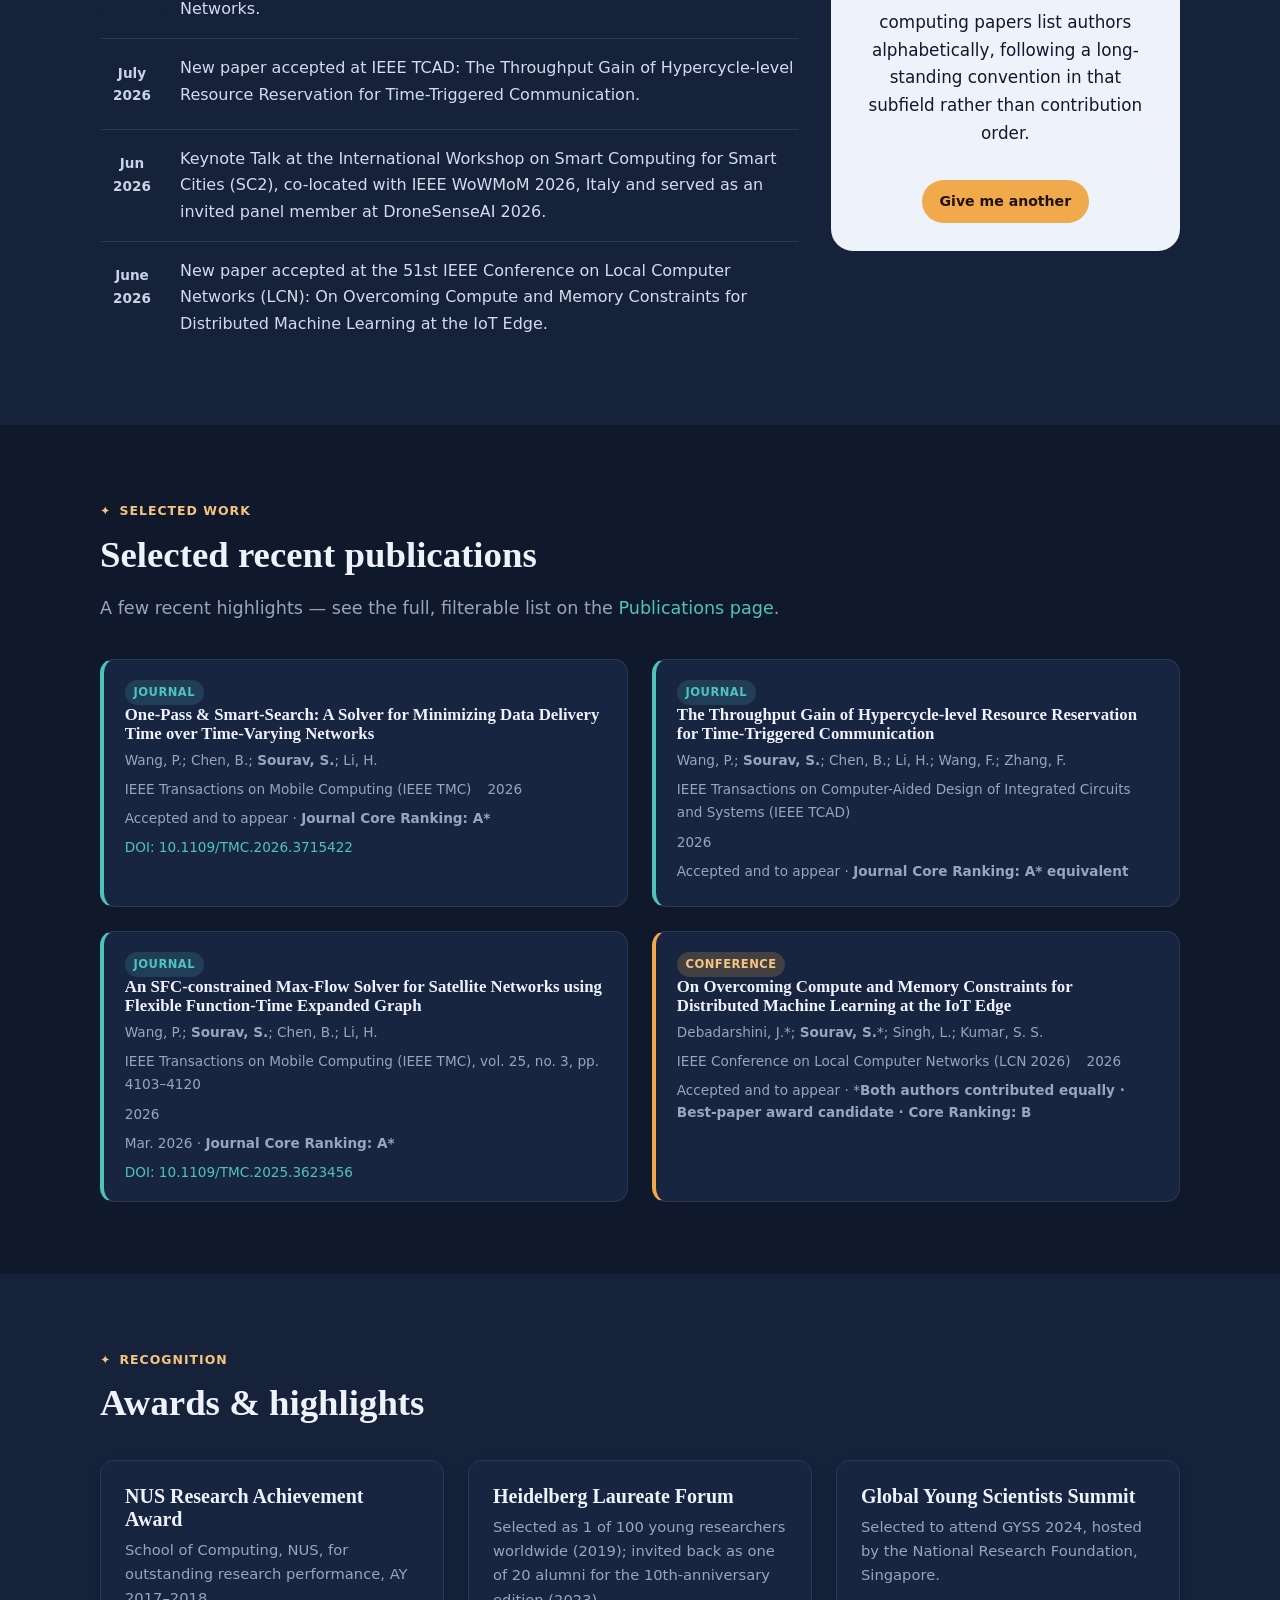
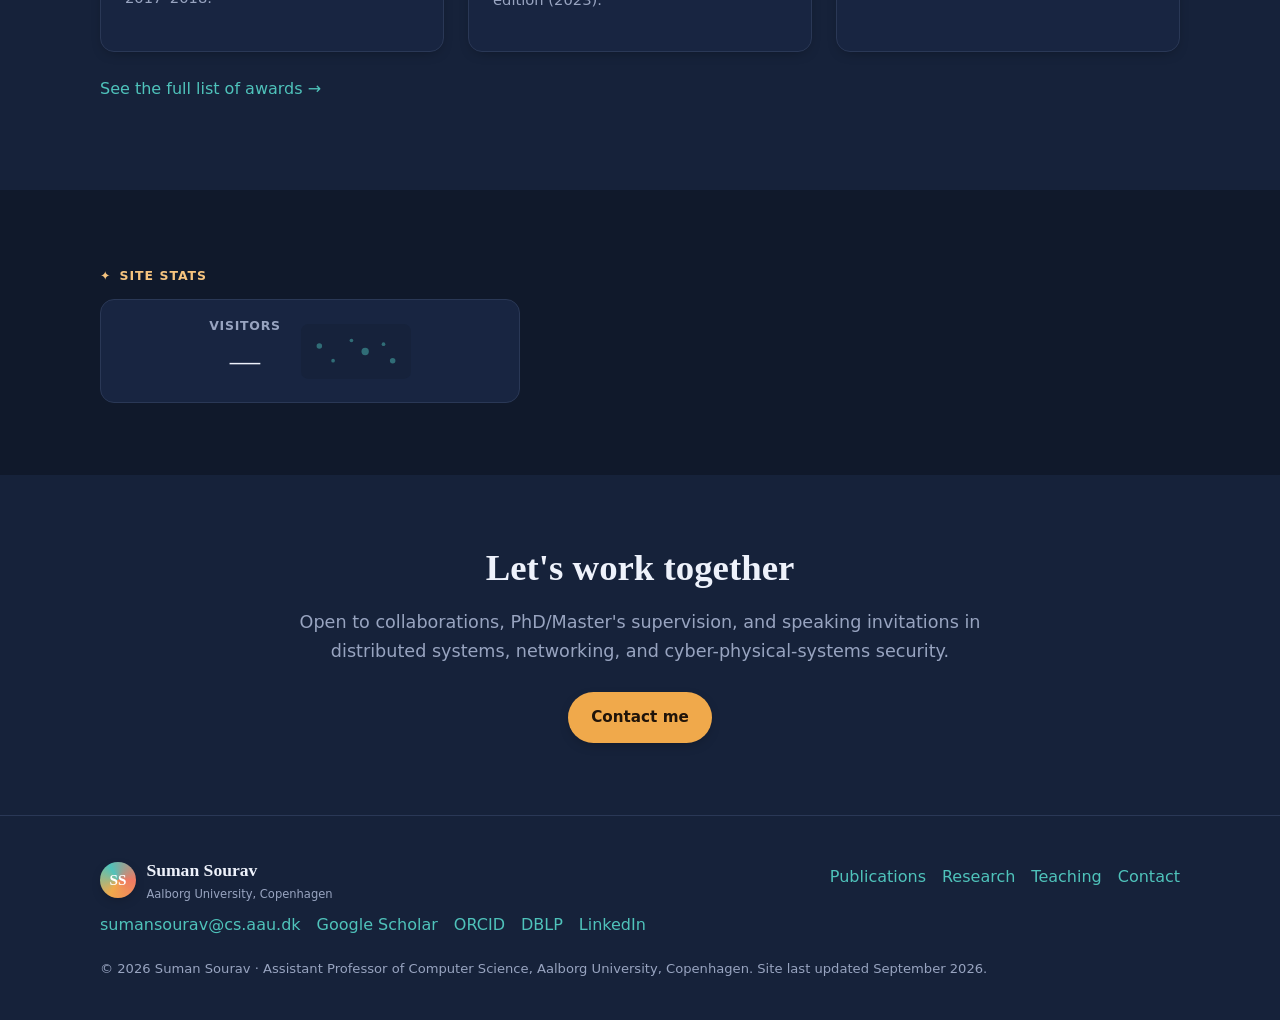
==== commit d389b929: "SEO Optimized version" ====
--- a/index.html
+++ b/index.html
@@ -15,16 +15,16 @@
 })();
 </script>
 <title>Suman Sourav — Assistant Professor of Computer Science, Aalborg University</title>
-<meta name="description" content="Dr. Suman Sourav is an Assistant Professor of Computer Science at Aalborg University, Copenhagen, researching distributed systems, satellite networks, IoT, edge-cloud computing, and cyber-physical-systems security.">
-<link rel="canonical" href="https://username.github.io/">
+<meta name="description" content="Dr. Suman Sourav is an Assistant Professor of Computer Science at Aalborg University, Copenhagen.">
+<link rel="canonical" href="https://smnsourav.github.io/">
 <meta name="robots" content="index, follow">
 <meta name="author" content="Suman Sourav">
 
 <!-- Open Graph -->
 <meta property="og:type" content="website">
 <meta property="og:title" content="Suman Sourav — Assistant Professor of Computer Science, Aalborg University">
-<meta property="og:description" content="Dr. Suman Sourav is an Assistant Professor of Computer Science at Aalborg University, Copenhagen, researching distributed systems, satellite networks, IoT, edge-cloud computing, and cyber-physical-systems security.">
-<meta property="og:url" content="https://username.github.io/">
+<meta property="og:description" content="Dr. Suman Sourav is an Assistant Professor of Computer Science at Aalborg University, Copenhagen.">
+<meta property="og:url" content="https://smnsourav.github.io/">
 <meta property="og:site_name" content="Suman Sourav">
 <!-- [TO UPDATE] Add an og:image once you have a profile photo, e.g.: -->
 <!-- <meta property="og:image" content="https://username.github.io/assets/images/suman-sourav-1.jpg"> -->
@@ -32,7 +32,7 @@
 <!-- Twitter / X Card -->
 <meta name="twitter:card" content="summary">
 <meta name="twitter:title" content="Suman Sourav — Assistant Professor of Computer Science, Aalborg University">
-<meta name="twitter:description" content="Dr. Suman Sourav is an Assistant Professor of Computer Science at Aalborg University, Copenhagen, researching distributed systems, satellite networks, IoT, edge-cloud computing, and cyber-physical-systems security.">
+<meta name="twitter:description" content="Dr. Suman Sourav is an Assistant Professor of Computer Science at Aalborg University, Copenhagen.">
 
 
   <!-- Open Graph SEO -->
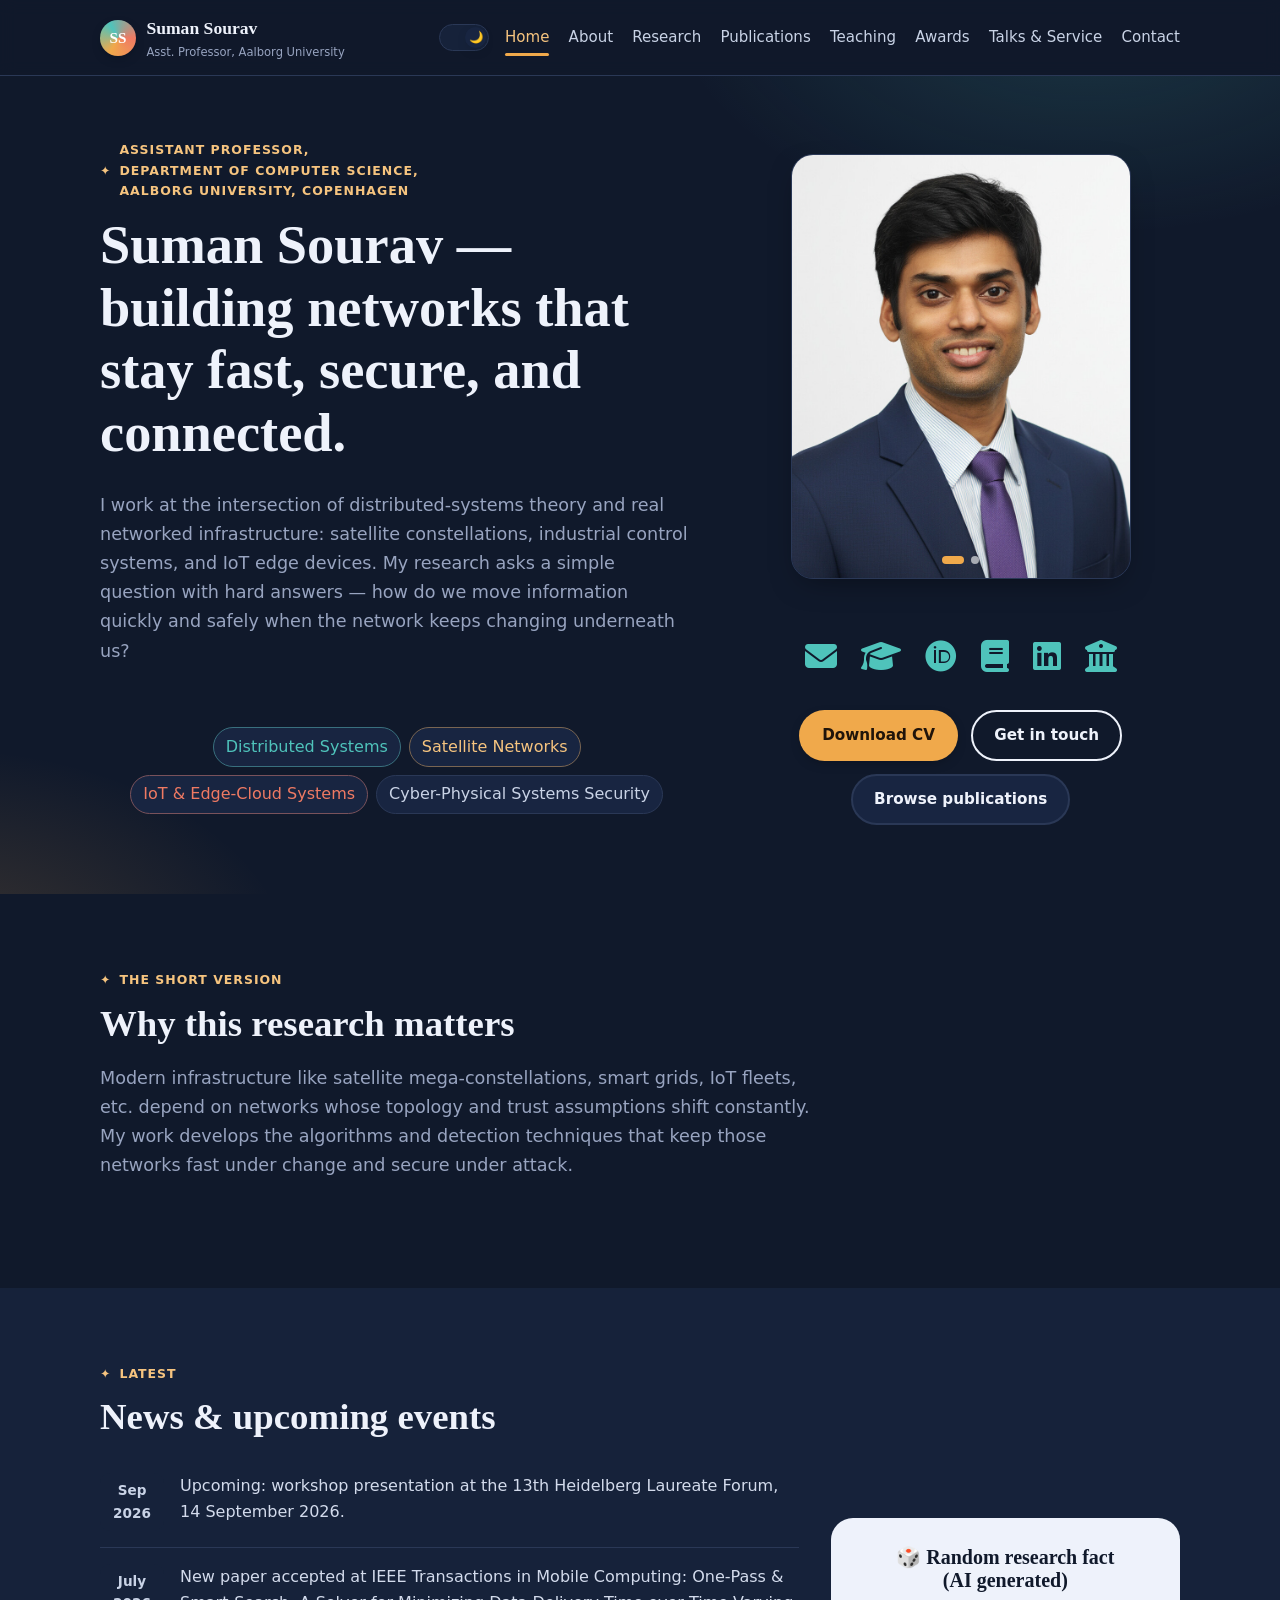
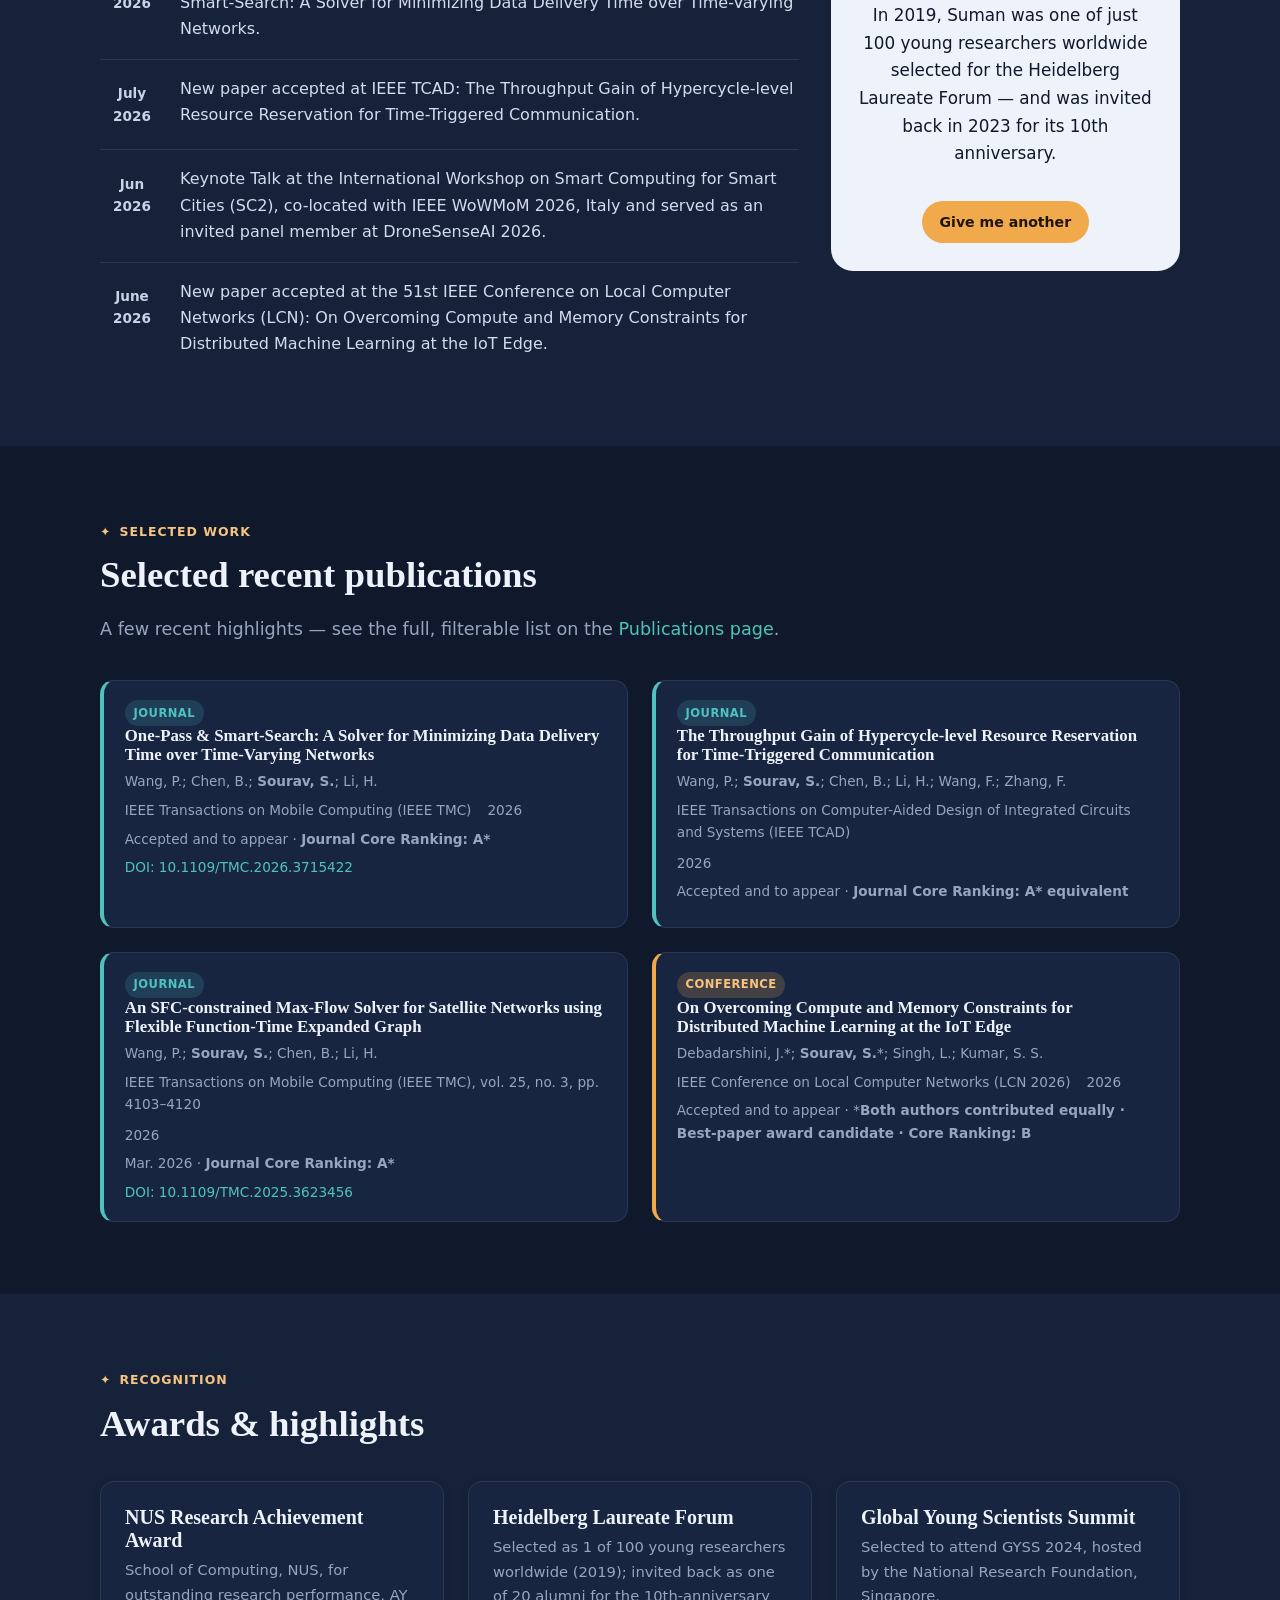
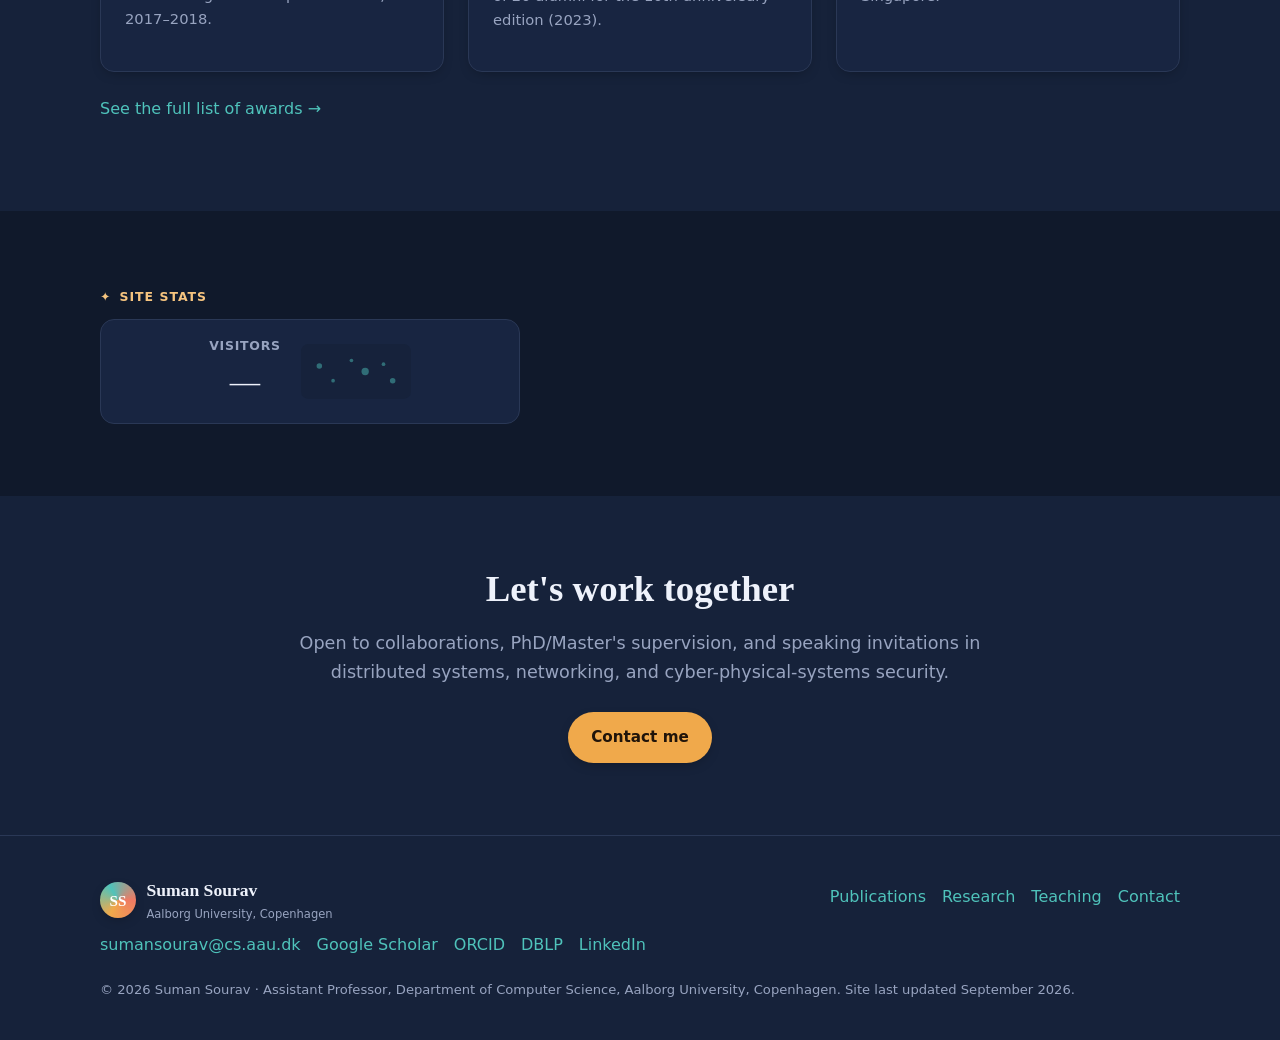
==== commit 59386102: "minor updates" ====
--- a/index.html
+++ b/index.html
@@ -14,16 +14,16 @@
   }catch(e){}
 })();
 </script>
-<title>Suman Sourav — Assistant Professor of Computer Science, Aalborg University</title>
-<meta name="description" content="Dr. Suman Sourav is an Assistant Professor of Computer Science at Aalborg University, Copenhagen.">
+<title>Suman Sourav — Assistant Professor, Department of Computer Science, Aalborg University</title>
+<meta name="description" content="Dr. Suman Sourav is an Assistant Professor, Department of Computer Science at Aalborg University, Copenhagen.">
 <link rel="canonical" href="https://smnsourav.github.io/">
 <meta name="robots" content="index, follow">
 <meta name="author" content="Suman Sourav">
 
 <!-- Open Graph -->
 <meta property="og:type" content="website">
-<meta property="og:title" content="Suman Sourav — Assistant Professor of Computer Science, Aalborg University">
-<meta property="og:description" content="Dr. Suman Sourav is an Assistant Professor of Computer Science at Aalborg University, Copenhagen.">
+<meta property="og:title" content="Suman Sourav, Assistant Professor, Department of Computer Science, Aalborg University">
+<meta property="og:description" content="Dr. Suman Sourav is an Assistant Professor, Department of Computer Science at Aalborg University, Copenhagen.">
 <meta property="og:url" content="https://smnsourav.github.io/">
 <meta property="og:site_name" content="Suman Sourav">
 <!-- [TO UPDATE] Add an og:image once you have a profile photo, e.g.: -->
@@ -31,8 +31,8 @@
 
 <!-- Twitter / X Card -->
 <meta name="twitter:card" content="summary">
-<meta name="twitter:title" content="Suman Sourav — Assistant Professor of Computer Science, Aalborg University">
-<meta name="twitter:description" content="Dr. Suman Sourav is an Assistant Professor of Computer Science at Aalborg University, Copenhagen.">
+<meta name="twitter:title" content="Suman Sourav — Assistant Professor, Department of Computer Science, Aalborg University">
+<meta name="twitter:description" content="Dr. Suman Sourav is an Assistant Professor, Department of Computer Science at Aalborg University, Copenhagen.">
 
 
   <!-- Open Graph SEO -->
@@ -57,7 +57,7 @@
   "@type": "Person",
   "name": "Suman Sourav",
   "alternateName": "Dr. Suman Sourav",
-  "jobTitle": "Assistant Professor of Computer Science",
+  "jobTitle": "Assistant Professor, Department of Computer Science",
   "worksFor": {
     "@type": "CollegeOrUniversity",
     "name": "Aalborg University",
@@ -72,11 +72,12 @@
 {
   "@context": "https://schema.org",
   "@type": "ProfilePage",
-  "dateModified": "2026-09-01",
+  "datePublished": "2026-09-01",
+  "dateModified": "2026-09-05",
   "mainEntity": {
     "@type": "Person",
     "name": "Suman Sourav",
-    "jobTitle": "Assistant Professor of Computer Science",
+    "jobTitle": "Assistant Professor, Department of Computer Science",
     "worksFor": { "@type": "CollegeOrUniversity", "name": "Aalborg University" }
   }
 }
@@ -118,7 +119,7 @@
 <section class="hero">
   <div class="container hero-grid">
     <div>
-      <p class="eyebrow">Assistant Professor of Computer Science <br> Aalborg University, Copenhagen</p>
+      <p class="eyebrow">Assistant Professor,<br> Department of Computer Science, <br> Aalborg University, Copenhagen</p>
       <h1>Suman Sourav — building networks that stay fast, secure, and connected.</h1>
       <p class="lede">I work at the intersection of distributed-systems theory and real networked infrastructure: satellite constellations, industrial control systems, and IoT edge devices. My research asks a simple question with hard answers — how do we move information quickly and safely when the network keeps changing underneath us?</p>
 
@@ -285,7 +286,7 @@
     </div>
   </div>
   <div class="container footer-note">
-    &copy; <span class="js-year"></span> Suman Sourav · Assistant Professor of Computer Science, Aalborg University, Copenhagen. Site last updated September 2026.
+    &copy; <span class="js-year"></span> Suman Sourav · Assistant Professor, Department of Computer Science, Aalborg University, Copenhagen. Site last updated September 2026.
   </div>
 </footer>
 <script src="js/config.js"></script>
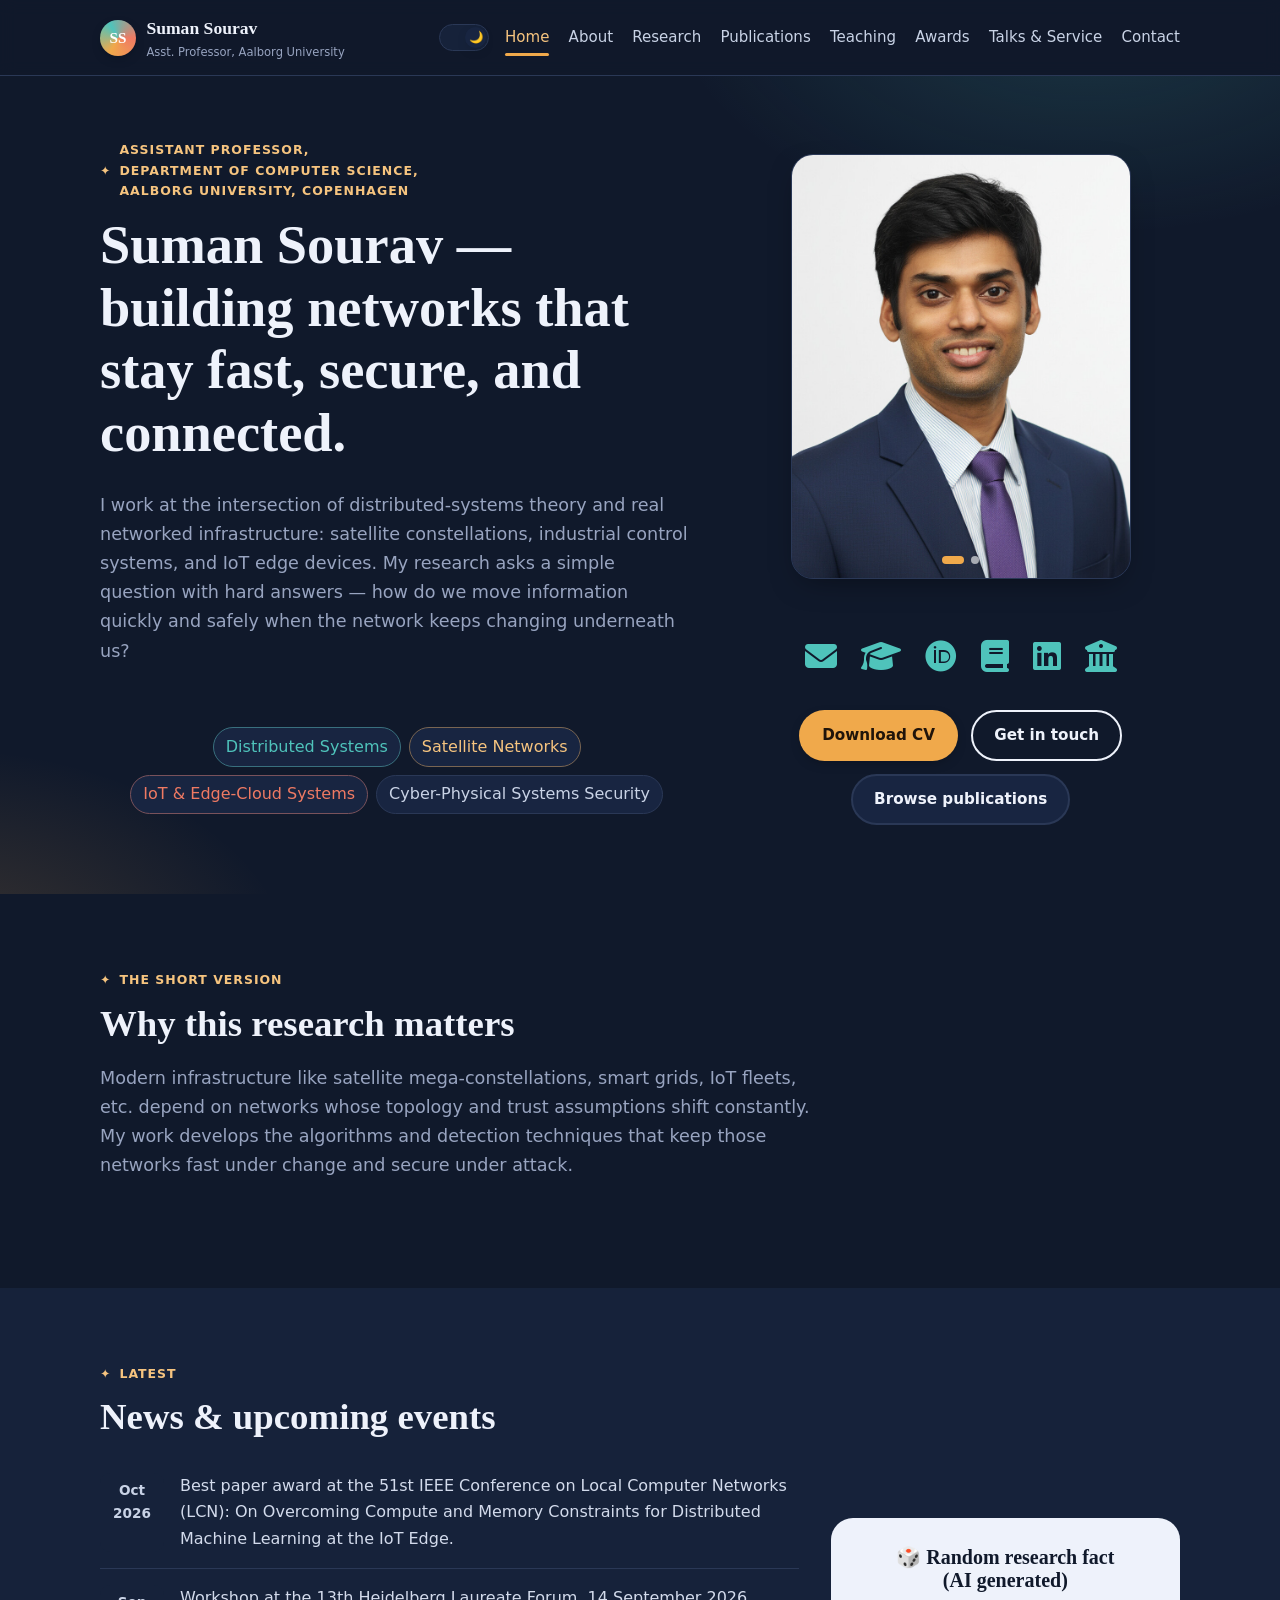
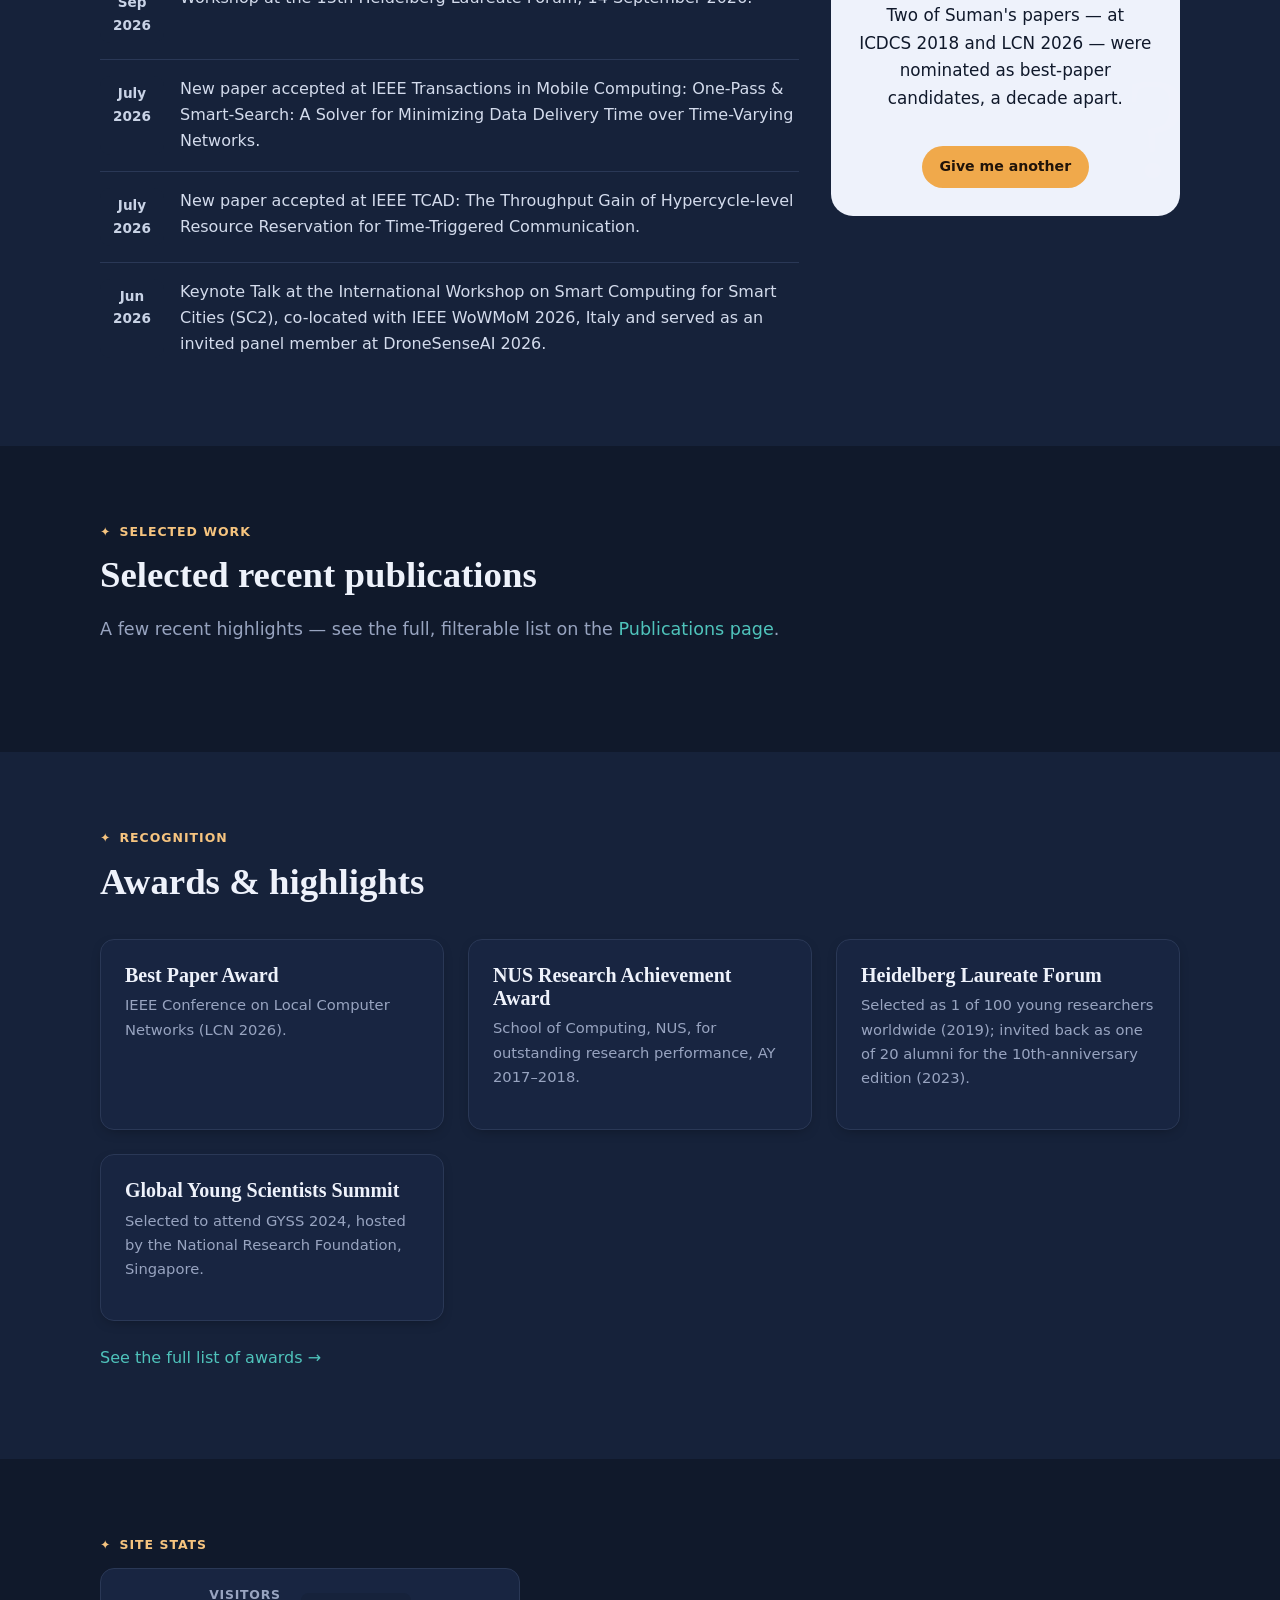
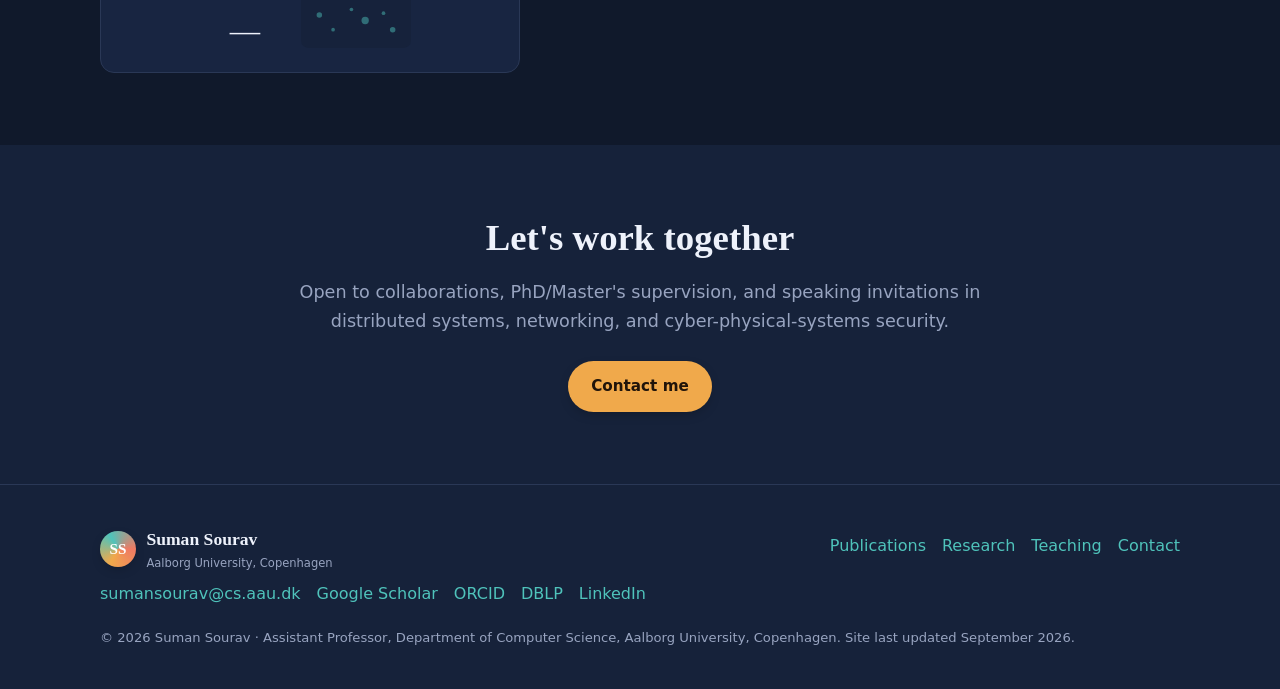
==== commit 620603b9: "Best Paper Award addition" ====
--- a/index.html
+++ b/index.html
@@ -14,7 +14,7 @@
   }catch(e){}
 })();
 </script>
-<title>Suman Sourav — Assistant Professor, Department of Computer Science, Aalborg University</title>
+<title>Suman Sourav | Assistant Professor at Aalborg University</title>
 <meta name="description" content="Dr. Suman Sourav is an Assistant Professor, Department of Computer Science at Aalborg University, Copenhagen.">
 <link rel="canonical" href="https://smnsourav.github.io/">
 <meta name="robots" content="index, follow">
@@ -94,9 +94,9 @@
     </a>
     <div class="nav-right">
       <button class="theme-toggle" id="theme-toggle" type="button" role="switch" aria-checked="true" aria-label="Switch to dark theme">
-        <span class="knob" id="theme-toggle-knob" aria-hidden="true">☀️</span>
+        <span class="knob" id="theme-toggle-knob" aria-hidden="false">☀️</span>
       </button>
-      <button class="nav-toggle" aria-label="Toggle navigation menu" aria-expanded="true">
+      <button class="nav-toggle" aria-label="Toggle navigation menu" aria-expanded="false">
         <svg width="22" height="22" viewBox="0 0 24 24" fill="none" stroke="currentColor" stroke-width="2"><line x1="3" y1="6" x2="21" y2="6"/><line x1="3" y1="12" x2="21" y2="12"/><line x1="3" y1="18" x2="21" y2="18"/></svg>
       </button>
       <ul class="nav-links">
@@ -225,6 +225,7 @@
       <h2 id="awards-heading">Awards &amp; highlights</h2>
     </div>
     <div class="grid grid-3">
+      <div class="card"><h3>Best Paper Award</h3><p class="muted">IEEE Conference on Local Computer Networks (LCN 2026).</p></div>
       <div class="card"><h3>NUS Research Achievement Award</h3><p class="muted">School of Computing, NUS, for outstanding research performance, AY 2017–2018.</p></div>
       <div class="card"><h3>Heidelberg Laureate Forum</h3><p class="muted">Selected as 1 of 100 young researchers worldwide (2019); invited back as one of 20 alumni for the 10th-anniversary edition (2023).</p></div>
       <div class="card"><h3>Global Young Scientists Summit</h3><p class="muted">Selected to attend GYSS 2024, hosted by the National Research Foundation, Singapore.</p></div>
--- a/css/style.css
+++ b/css/style.css
@@ -51,6 +51,7 @@
 
 *,*::before,*::after{ box-sizing:border-box; }
 html{ scroll-behavior:smooth; }
+html, body{ overflow-x: hidden; }
 @media (prefers-reduced-motion: reduce){
   html{ scroll-behavior:auto; }
   *,*::before,*::after{ animation-duration:0.001ms !important; animation-iteration-count:1 !important; transition-duration:0.001ms !important; scroll-behavior:auto !important; }
@@ -153,19 +154,32 @@
 }
 .nav-toggle svg{ display:block; }
 
+
 @media (max-width: 980px){
   .nav-links{
-    position:fixed; inset:64px 0 0 0; background:var(--paper); flex-direction:column; align-items:flex-start;
-    flex-wrap:wrap;
-    padding:1.5rem 1.25rem; gap:1.1rem; transform:translateX(100%); transition:transform .25s ease;
-    overflow-y:auto; border-top:1px solid var(--line);
+    position:fixed;
+    top:var(--header-h, 72px);
+    right:0; left:auto;
+    height:calc(100dvh - var(--header-h, 72px));  /* NEW — guarantees full remaining height */
+    display:flex;
+    flex-direction:column;
+    align-items:flex-start;
+    flex-wrap:nowrap;
+    width:min(320px, 86vw);
+    background:var(--paper);
+    padding:1.5rem 1.25rem;
+    gap:1.1rem;
+    transform:translateX(100%);
+    transition:transform .25s ease;
+    overflow-y:auto;
+    border-left:1px solid var(--line);
+    box-shadow:var(--shadow);
   }
   .nav-links.open{ transform:translateX(0); }
   .nav-links li{ width:100%; }
   .nav-links a{ font-size:1.05rem; width:100%; white-space:normal; }
   .nav-toggle{ display:flex; }
 }
-
 /* ---------------- Hero ---------------- */
 .hero{
   position:relative; overflow:hidden;
@@ -271,11 +285,27 @@
 .pub-badge{
   display:inline-block; font-size:.72rem; font-weight:700; letter-spacing:.04em; text-transform:uppercase;
   padding:.2rem .55rem; border-radius:999px; background:color-mix(in srgb, var(--chalk-teal) 16%, transparent); color:var(--chalk-teal);
+  margin-bottom:.8rem;
 }
 .pub-item.type-conference .pub-badge{ background:color-mix(in srgb, var(--chalk-amber) 20%, transparent); color:var(--chalk-amber-dark); }
 .pub-item.type-chapter .pub-badge{ background:color-mix(in srgb, var(--chalk-coral) 18%, transparent); color:var(--chalk-coral); }
 .pub-links{ display:flex; gap:1rem; font-size:.85rem; margin-top:.4rem; }
 .pub-empty{ text-align:center; color:var(--text-muted); padding:2rem 0; }
+
+.pub-pill{
+  display:inline-block;
+  font-size:.72rem; font-weight:700; letter-spacing:.02em;
+  padding:.15rem .55rem; border-radius:999px;
+  vertical-align:middle;
+}
+.pub-pill-date{
+  background:var(--paper-alt); color:var(--chalk-coral);
+}
+.pub-pill-highlight{
+  background:color-mix(in srgb, var(--chalk-amber) 22%, transparent);
+  color:var(--chalk-amber-dark);
+  border:1px solid color-mix(in srgb, var(--chalk-amber) 45%, transparent);
+}
 
 /* Timeline (awards / experience) */
 .timeline{ position:relative; margin-left:1rem; padding-left:1.75rem; border-left:2px dashed var(--line); }
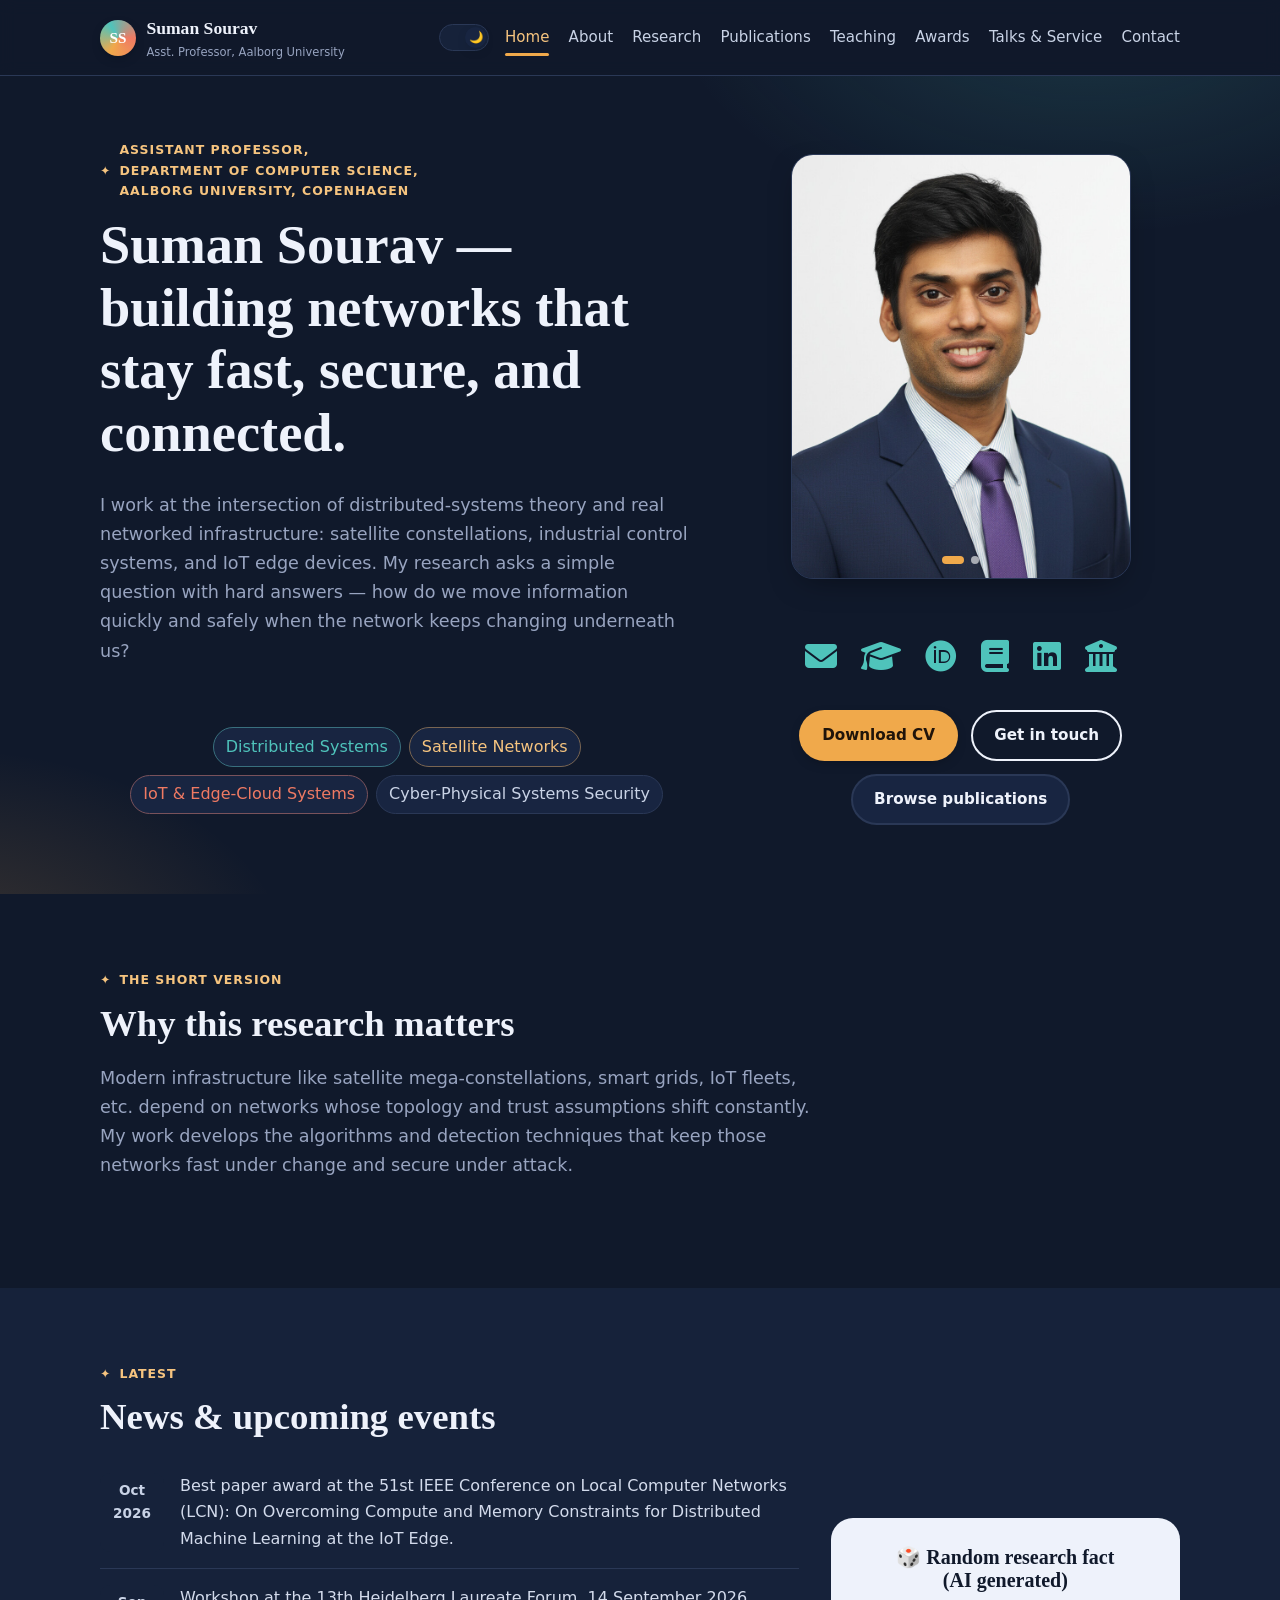
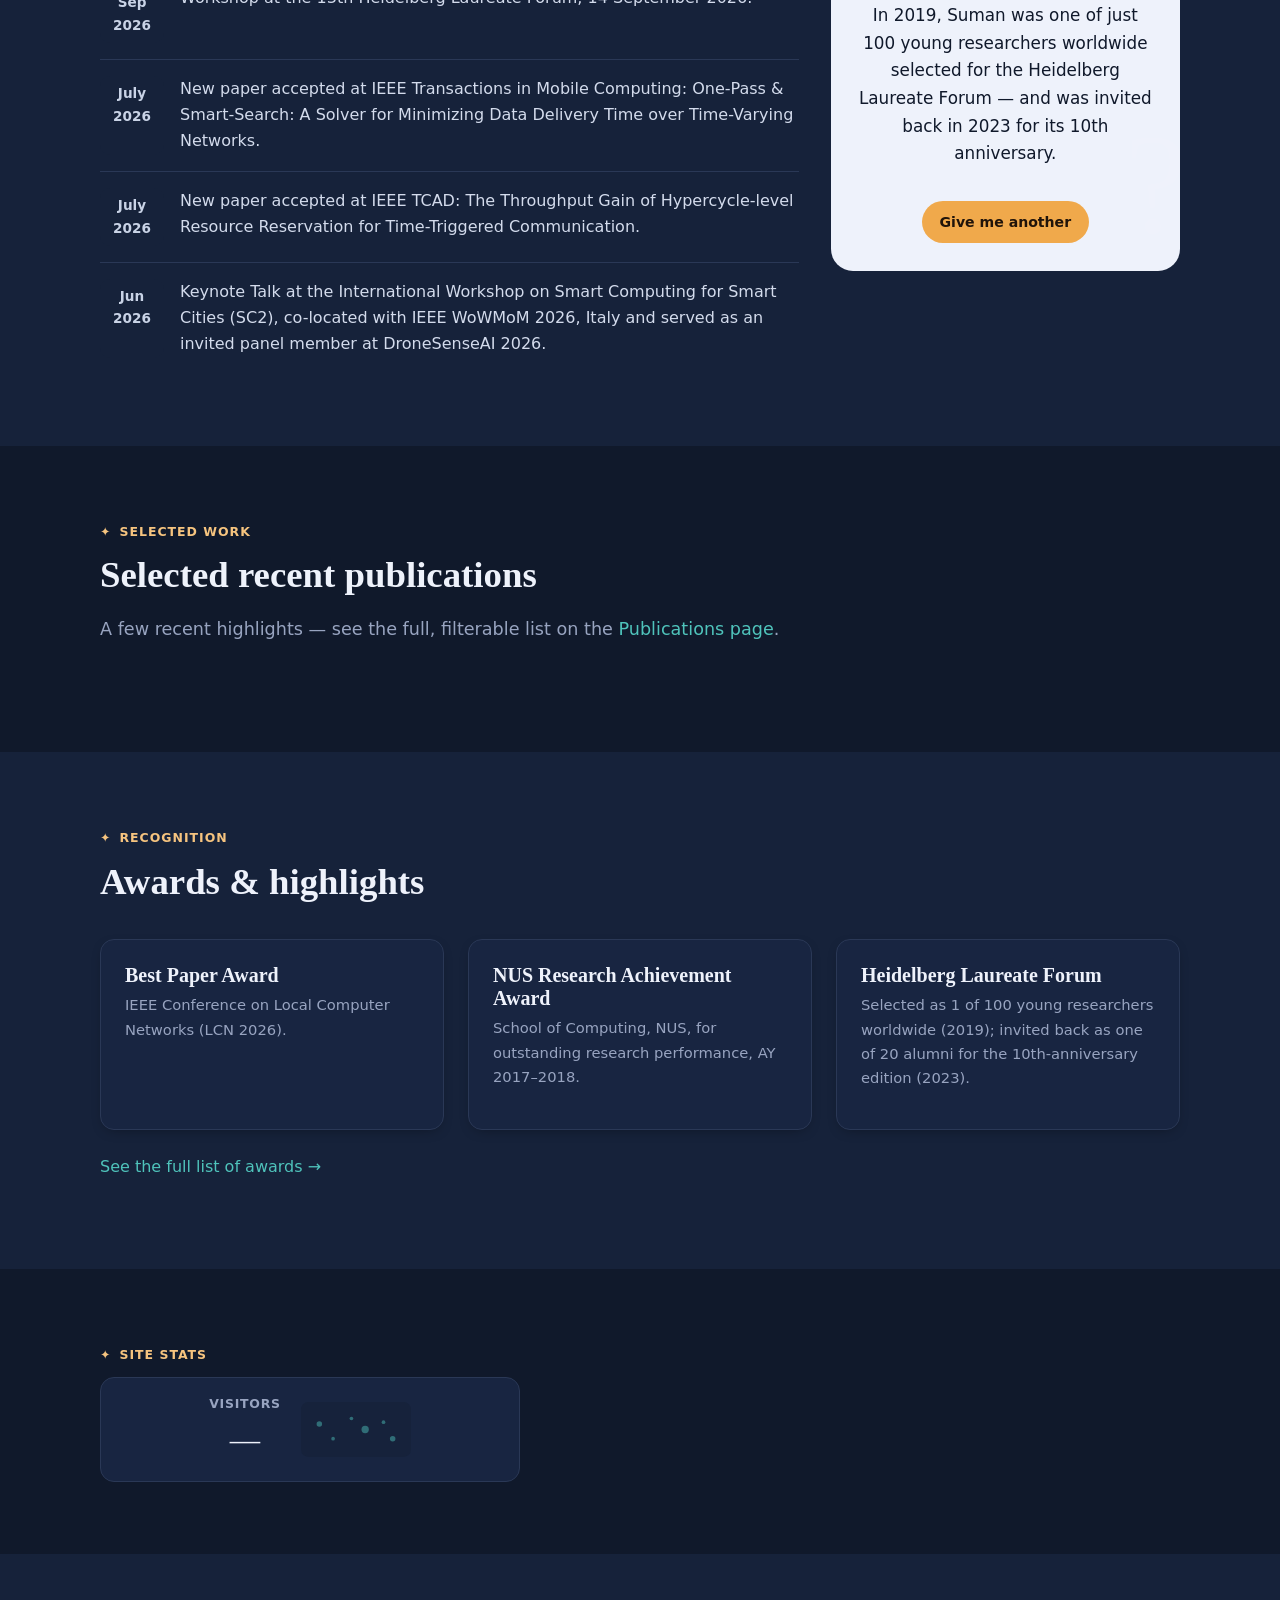
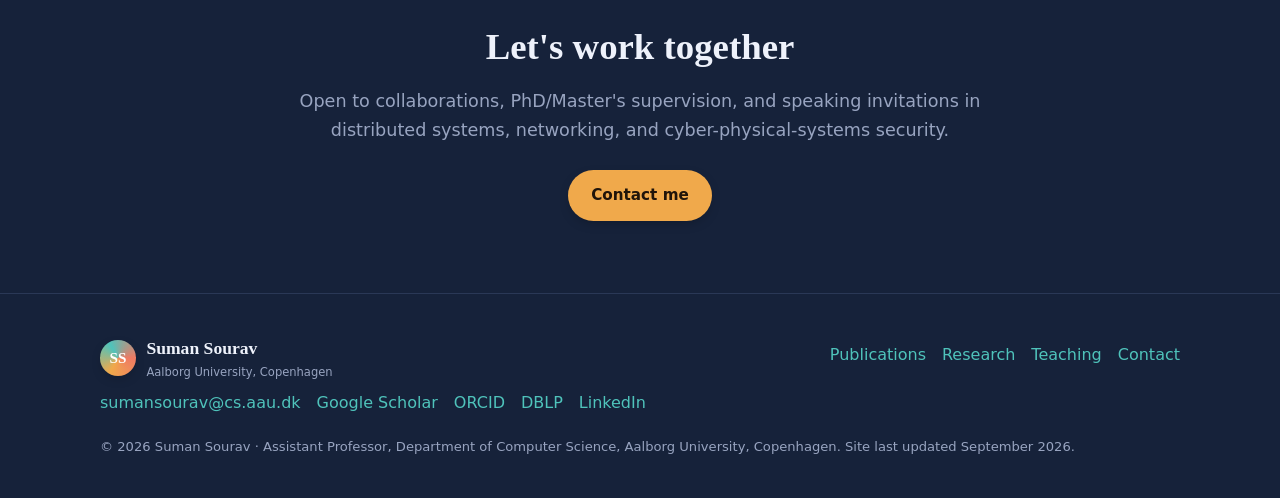
==== commit cfe465c0: "awards update" ====
--- a/index.html
+++ b/index.html
@@ -228,7 +228,7 @@
       <div class="card"><h3>Best Paper Award</h3><p class="muted">IEEE Conference on Local Computer Networks (LCN 2026).</p></div>
       <div class="card"><h3>NUS Research Achievement Award</h3><p class="muted">School of Computing, NUS, for outstanding research performance, AY 2017–2018.</p></div>
       <div class="card"><h3>Heidelberg Laureate Forum</h3><p class="muted">Selected as 1 of 100 young researchers worldwide (2019); invited back as one of 20 alumni for the 10th-anniversary edition (2023).</p></div>
-      <div class="card"><h3>Global Young Scientists Summit</h3><p class="muted">Selected to attend GYSS 2024, hosted by the National Research Foundation, Singapore.</p></div>
+      <!-- <div class="card"><h3>Global Young Scientists Summit</h3><p class="muted">Selected to attend GYSS 2024, hosted by the National Research Foundation, Singapore.</p></div> -->
     </div>
     <p style="margin-top:1.5rem;"><a href="awards.html">See the full list of awards →</a></p>
   </div>
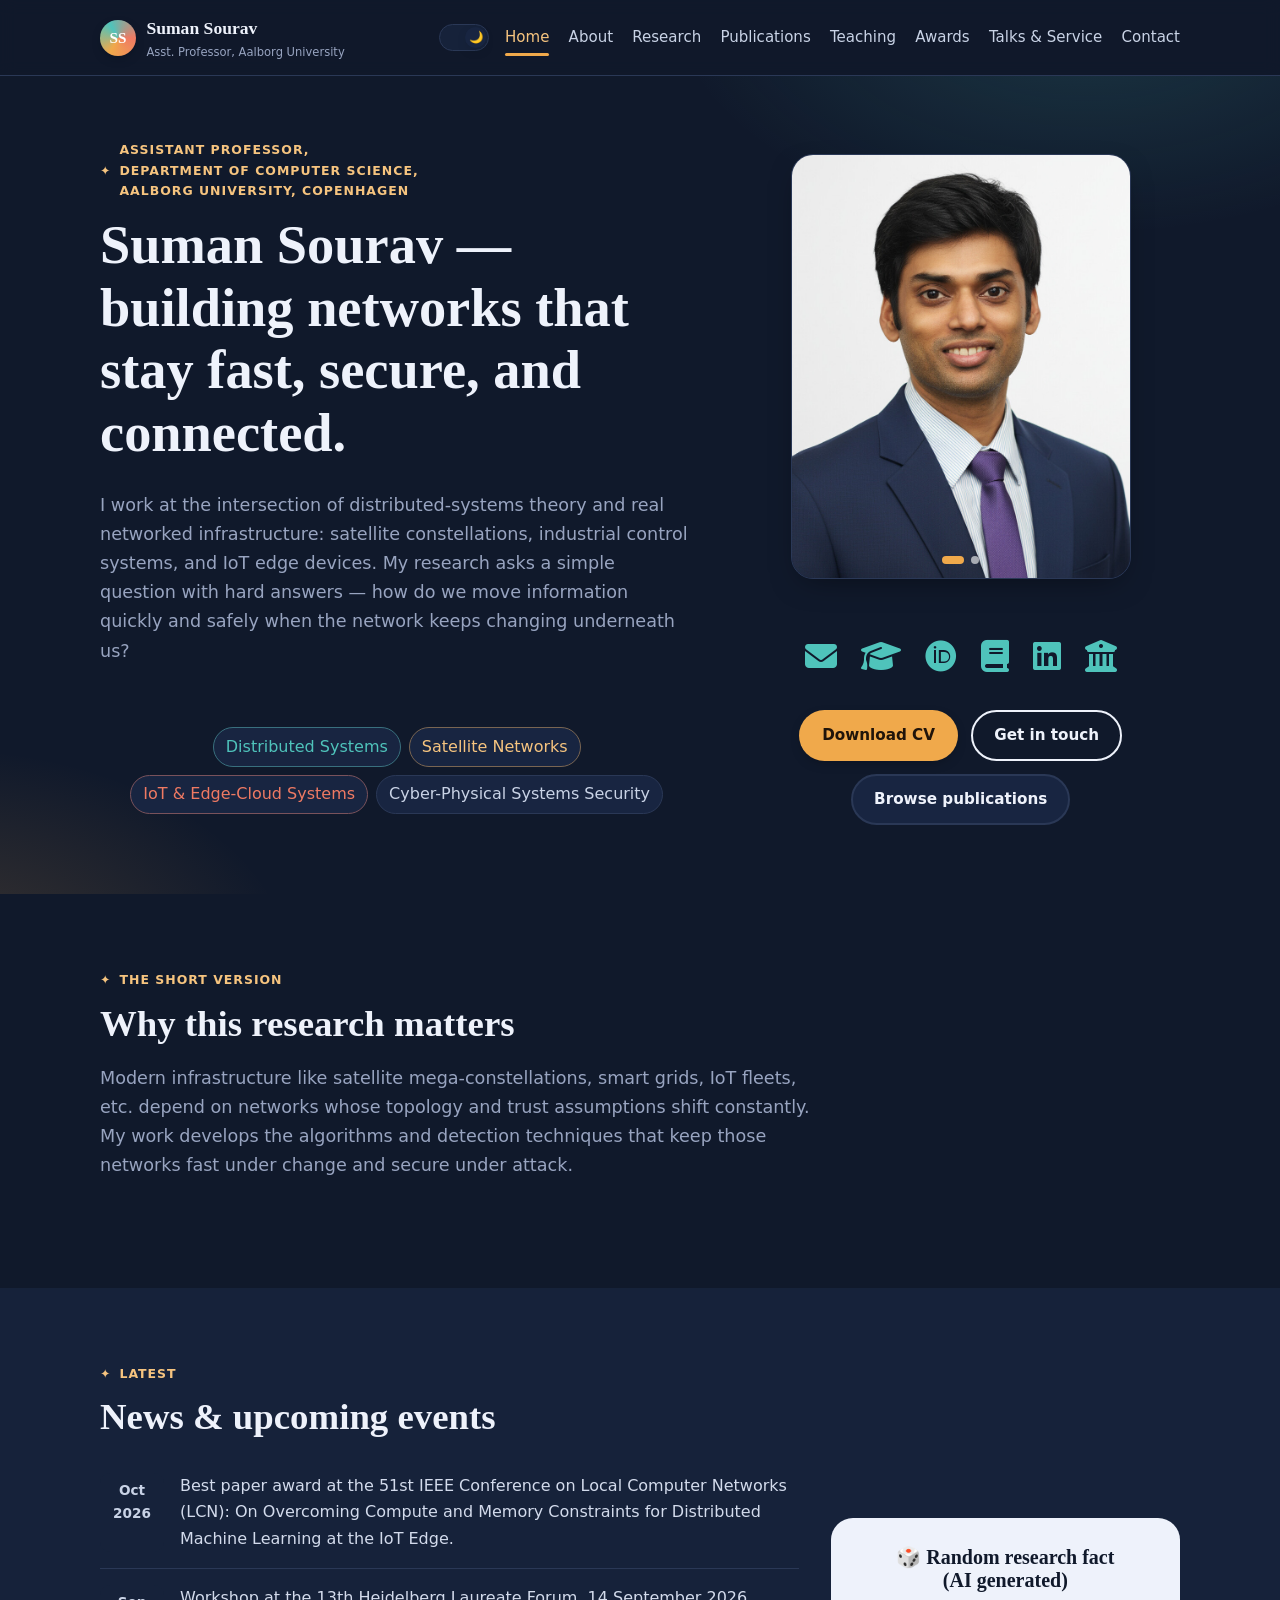
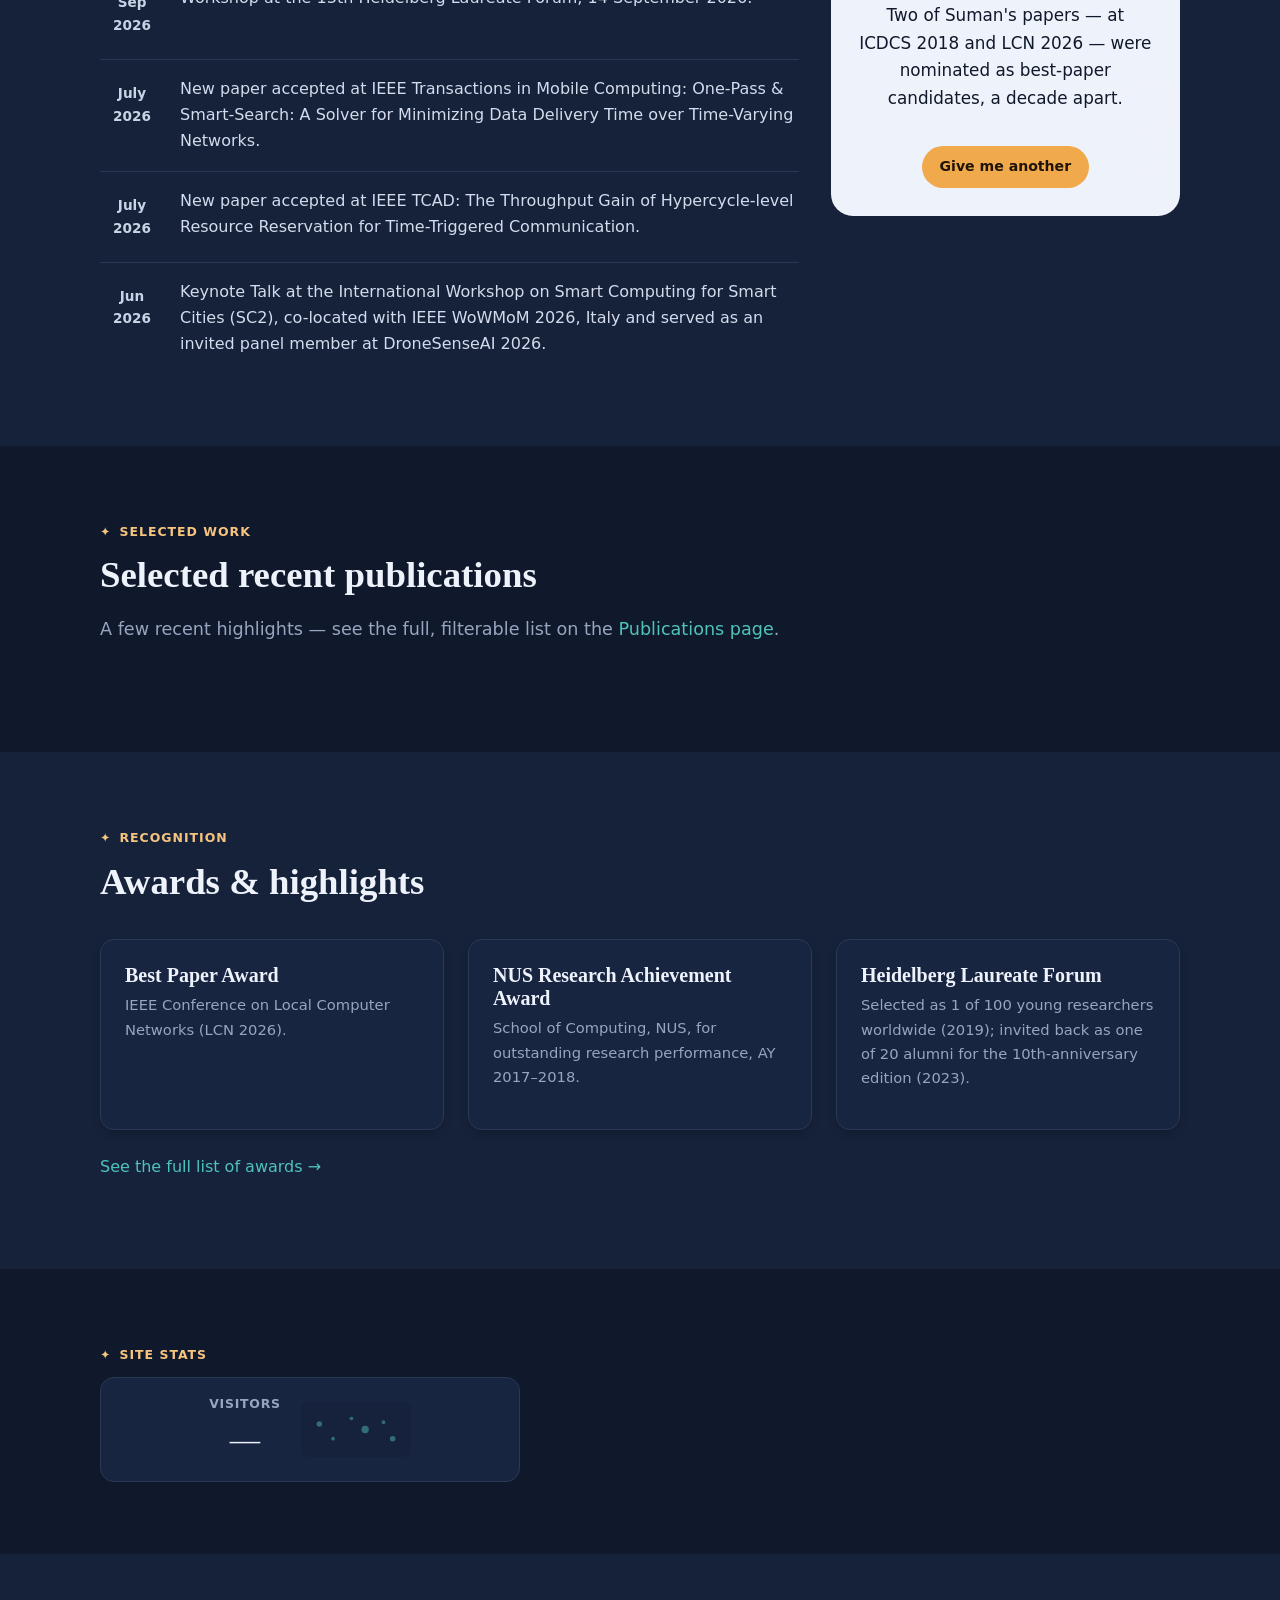
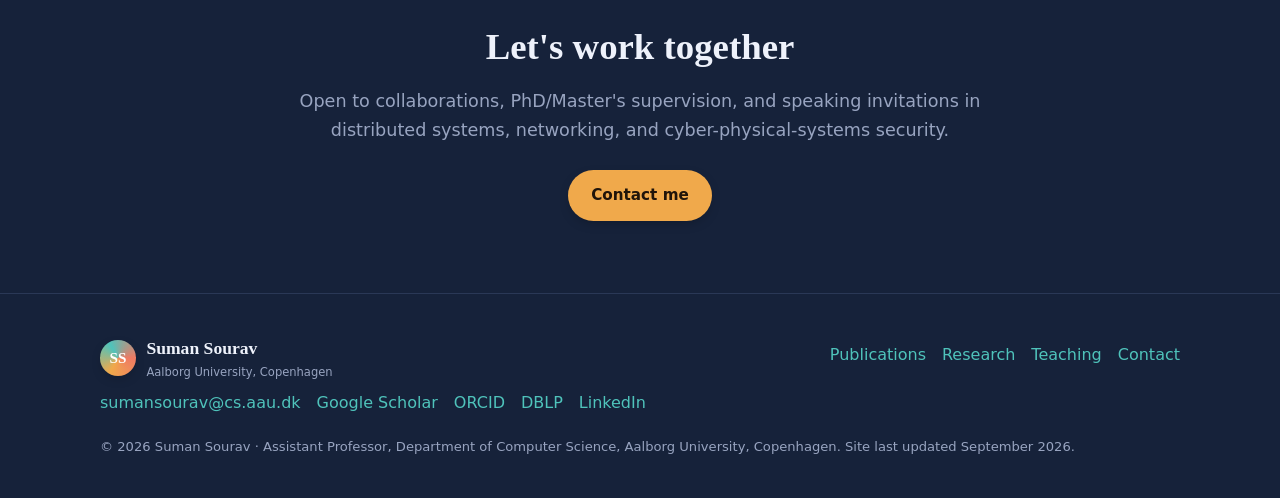
==== commit 2769bb15: "orcid update" ====
--- a/index.html
+++ b/index.html
@@ -144,7 +144,7 @@
       <div class="d-flex justify-content-center gap-4 fs-2">
           <a href="mailto:sumansourav@cs.aau.dk" title="Email"><i class="fas fa-envelope"></i></a>
           <a href="https://scholar.google.com/citations?hl=en&user=xe4WnykAAAAJ&view_op=list_works&sortby=pubdate" target="_blank" title="Google Scholar"><i class="fas fa-graduation-cap"></i></a>
-          <a href="https://orcid.org/my-orcid?orcid=0000-0001-6923-5762" target="_blank" title="ORCID"><i class="fab fa-orcid"></i></a>
+          <a href="https://orcid.org/0000-0001-6923-5762" target="_blank" title="ORCID"><i class="fab fa-orcid"></i></a>
           <a href="https://dblp.org/pid/190/7190.html" target="_blank" title="DBLP"><i class="fas fa-book"></i></a>
           <a href="https://www.linkedin.com/in/smnsourav/" target="_blank" title="LinkedIn"><i class="fab fa-linkedin"></i></a>
           <a href="https://vbn.aau.dk/en/persons/sumansourav/" target="_blank" title="University"><i class="fas fa-university"></i></a>
